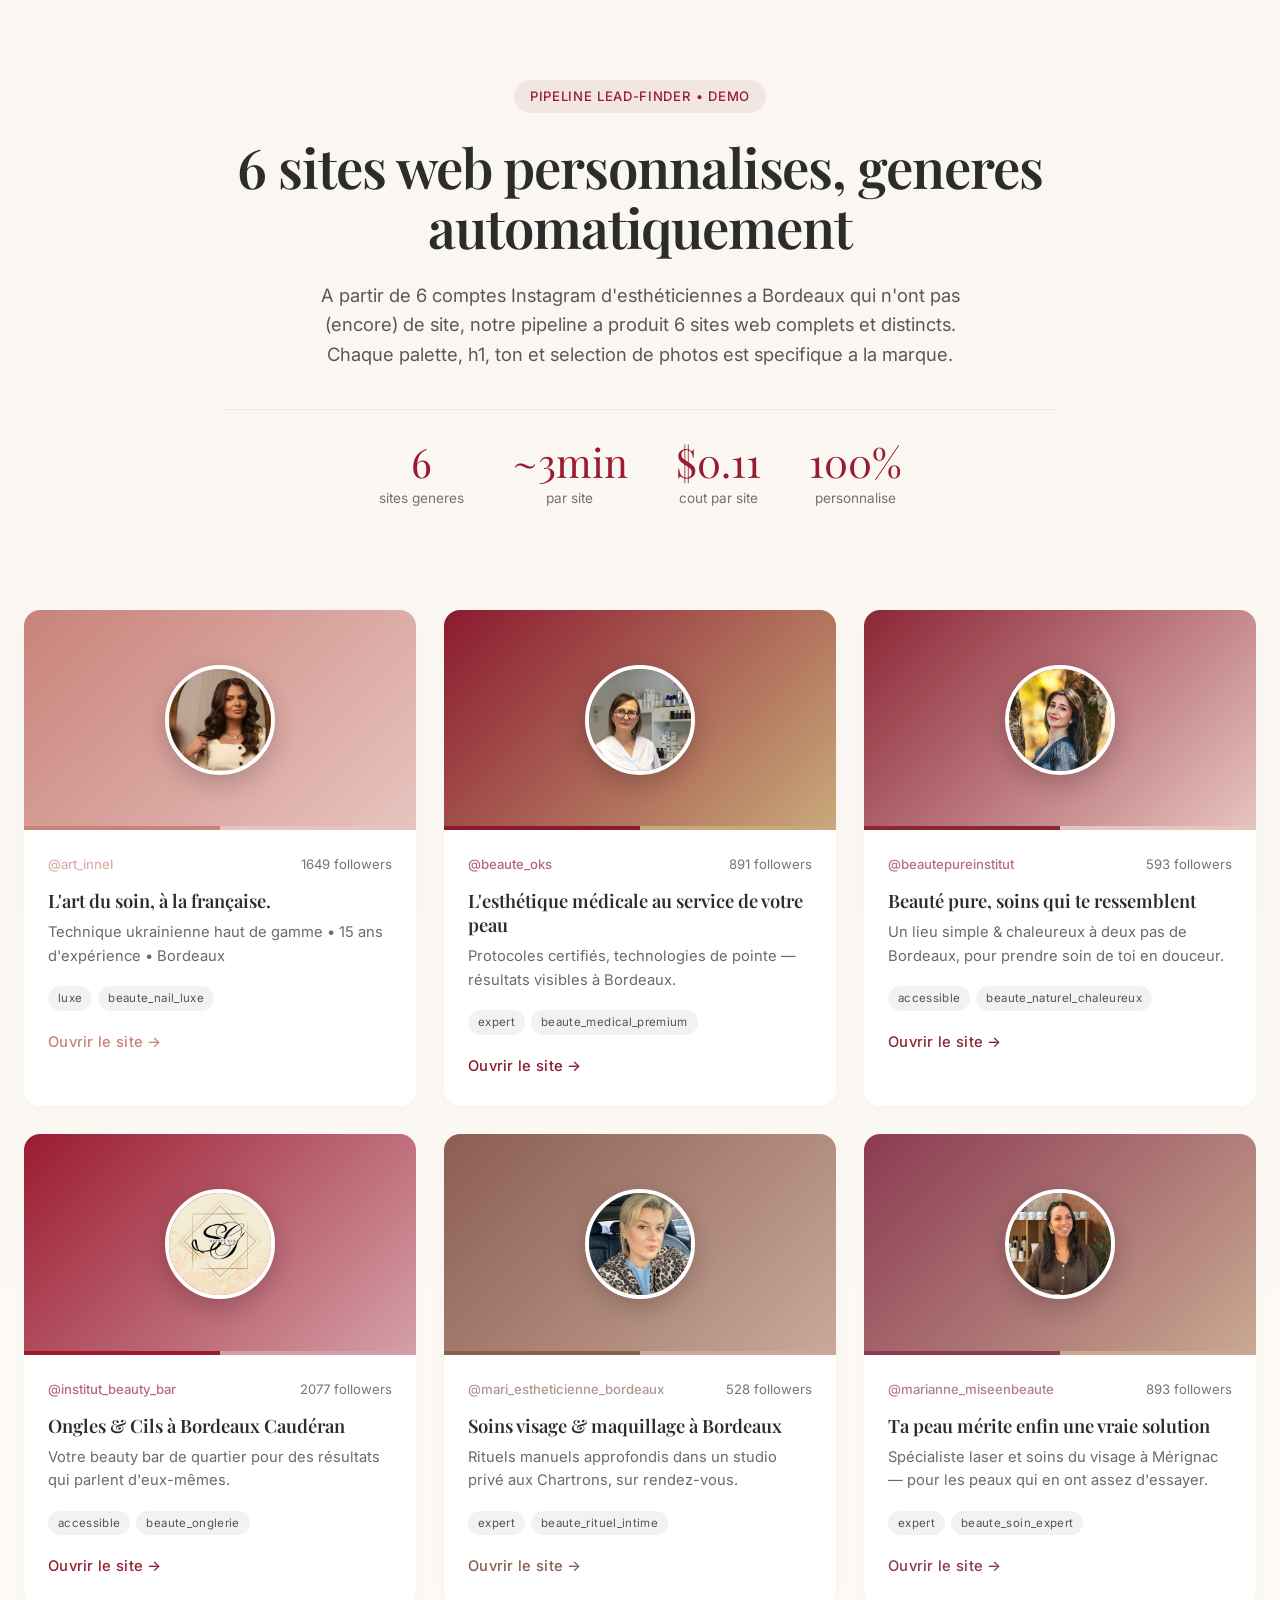
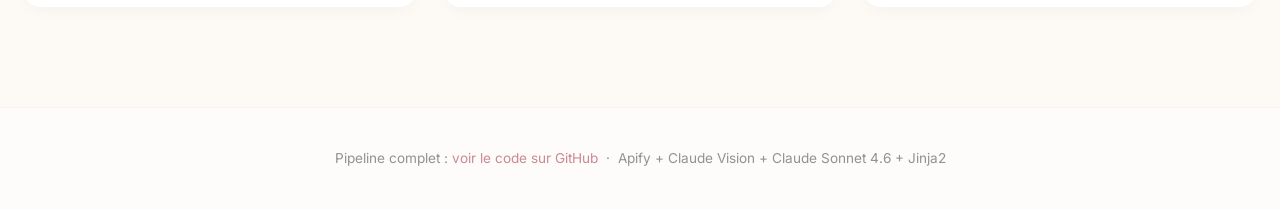
==== docs/index.html @ b0f95e31 "Deploy : 6 sites generes + showcase index pour GitHub Pages Ajoute docs/ avec : - index.html : page " ====
<!doctype html>
<html lang="fr">
<head>
<meta charset="utf-8">
<meta name="viewport" content="width=device-width, initial-scale=1">
<title>Sites generes - Pipeline lead-finder</title>
<meta name="description" content="6 sites web personnalises generes automatiquement a partir de profils Instagram d'esthéticiennes a Bordeaux">
<link rel="preconnect" href="https://fonts.googleapis.com">
<link rel="preconnect" href="https://fonts.gstatic.com" crossorigin>
<link href="https://fonts.googleapis.com/css2?family=Playfair+Display:wght@500;600;700&family=Inter:wght@300;400;500;600&display=swap" rel="stylesheet">
<style>
* { box-sizing: border-box; margin: 0; padding: 0; }
body {
  font-family: 'Inter', sans-serif;
  background: linear-gradient(180deg, #faf7f3 0%, #fdfaf6 100%);
  color: #2c2c2c; line-height: 1.6;
  min-height: 100vh;
}
.hero {
  padding: 80px 24px 60px; text-align: center;
  max-width: 880px; margin: 0 auto;
}
.hero .tag-top {
  display: inline-block; padding: 6px 16px; background: rgba(155,27,48,0.08);
  color: #9B1B30; border-radius: 100px; font-size: 0.82rem; font-weight: 500;
  letter-spacing: 0.05em; text-transform: uppercase; margin-bottom: 24px;
}
.hero h1 {
  font-family: 'Playfair Display', serif; font-size: clamp(2rem, 5vw, 3.4rem);
  font-weight: 600; line-height: 1.1; margin-bottom: 24px; letter-spacing: -0.02em;
}
.hero .lead {
  font-size: 1.15rem; opacity: 0.78; max-width: 640px; margin: 0 auto 40px;
}
.stats {
  display: flex; justify-content: center; gap: 48px; flex-wrap: wrap;
  margin-top: 32px; padding-top: 32px; border-top: 1px solid rgba(0,0,0,0.06);
}
.stat .num {
  font-family: 'Playfair Display', serif; font-size: 2.5rem; color: #9B1B30;
  display: block; line-height: 1;
}
.stat .label {
  font-size: 0.85rem; opacity: 0.65; margin-top: 6px; display: block;
}
.grid {
  max-width: 1280px; margin: 0 auto; padding: 40px 24px 100px;
  display: grid; grid-template-columns: repeat(auto-fill, minmax(340px, 1fr));
  gap: 28px;
}
.card {
  display: block; background: white; border-radius: 16px; overflow: hidden;
  text-decoration: none; color: inherit;
  box-shadow: 0 4px 20px -8px rgba(0,0,0,0.08);
  transition: transform .25s ease, box-shadow .25s ease;
}
.card:hover {
  transform: translateY(-6px);
  box-shadow: 0 24px 50px -15px rgba(0,0,0,0.18);
}
.thumb {
  position: relative; aspect-ratio: 16/9;
  background: linear-gradient(135deg, var(--accent) 0%, var(--accent2) 100%);
  display: flex; align-items: center; justify-content: center;
  overflow: hidden;
}
.thumb img {
  width: 110px; height: 110px; border-radius: 50%; object-fit: cover;
  border: 4px solid white; box-shadow: 0 8px 24px rgba(0,0,0,0.2);
}
.palette-strip {
  position: absolute; bottom: 0; left: 0; right: 0;
  display: flex; height: 4px;
}
.palette-strip span { flex: 1; }
.card-body { padding: 24px 24px 28px; }
.meta {
  display: flex; justify-content: space-between; align-items: center;
  font-size: 0.82rem; opacity: 0.65; margin-bottom: 14px;
}
.handle { font-weight: 500; color: var(--accent); opacity: 1; }
.card h3 {
  font-family: 'Playfair Display', serif; font-size: 1.15rem; font-weight: 600;
  line-height: 1.3; margin-bottom: 8px;
}
.tagline {
  font-size: 0.92rem; opacity: 0.7; margin-bottom: 18px;
  display: -webkit-box; -webkit-line-clamp: 2; -webkit-box-orient: vertical;
  overflow: hidden;
}
.tags {
  display: flex; gap: 6px; margin-bottom: 18px;
}
.tag {
  font-size: 0.72rem; padding: 3px 10px; border-radius: 100px;
  background: rgba(0,0,0,0.05); color: rgba(0,0,0,0.65);
  letter-spacing: 0.03em; text-transform: lowercase;
}
.cta {
  display: inline-block; font-size: 0.92rem; color: var(--accent);
  font-weight: 500; letter-spacing: 0.02em;
}
footer {
  text-align: center; padding: 40px 24px; font-size: 0.85rem; opacity: 0.5;
  border-top: 1px solid rgba(0,0,0,0.05); background: white;
}
footer a { color: #9B1B30; text-decoration: none; }
</style>
</head>
<body>

<header class="hero">
  <span class="tag-top">Pipeline lead-finder • Demo</span>
  <h1>6 sites web personnalises, generes automatiquement</h1>
  <p class="lead">A partir de 6 comptes Instagram d'esthéticiennes a Bordeaux qui n'ont pas (encore) de site,
  notre pipeline a produit 6 sites web complets et distincts. Chaque palette, h1, ton et selection
  de photos est specifique a la marque.</p>
  <div class="stats">
    <div class="stat"><span class="num">6</span><span class="label">sites generes</span></div>
    <div class="stat"><span class="num">~3min</span><span class="label">par site</span></div>
    <div class="stat"><span class="num">$0.11</span><span class="label">cout par site</span></div>
    <div class="stat"><span class="num">100%</span><span class="label">personnalise</span></div>
  </div>
</header>

<main class="grid">

    <a class="card" href="art-innel/" style="--accent: #C8837A; --accent2: #E8C4BF;">
      <div class="thumb">
        <img src="art-innel/assets/profil.jpg" alt="ESTHÉTICIENNE À BDX✨">
        <div class="palette-strip">
          <span style="background:#C8837A"></span>
          <span style="background:#E8C4BF"></span>
        </div>
      </div>
      <div class="card-body">
        <div class="meta">
          <span class="handle">@art_innel</span>
          <span class="followers">1649 followers</span>
        </div>
        <h3>L'art du soin, à la française.</h3>
        <p class="tagline">Technique ukrainienne haut de gamme • 15 ans d'expérience • Bordeaux</p>
        <div class="tags">
          <span class="tag">luxe</span>
          <span class="tag">beaute_nail_luxe</span>
        </div>
        <span class="cta">Ouvrir le site →</span>
      </div>
    </a>

    <a class="card" href="beaute-oks/" style="--accent: #8B1A2F; --accent2: #C9A97A;">
      <div class="thumb">
        <img src="beaute-oks/assets/profil.jpg" alt="Esthéticienne Bordeaux diplômée, certifié 🇫🇷🇺🇦/ Косметолог Бордо">
        <div class="palette-strip">
          <span style="background:#8B1A2F"></span>
          <span style="background:#C9A97A"></span>
        </div>
      </div>
      <div class="card-body">
        <div class="meta">
          <span class="handle">@beaute_oks</span>
          <span class="followers">891 followers</span>
        </div>
        <h3>L'esthétique médicale au service de votre peau</h3>
        <p class="tagline">Protocoles certifiés, technologies de pointe — résultats visibles à Bordeaux.</p>
        <div class="tags">
          <span class="tag">expert</span>
          <span class="tag">beaute_medical_premium</span>
        </div>
        <span class="cta">Ouvrir le site →</span>
      </div>
    </a>

    <a class="card" href="beautepureinstitut/" style="--accent: #8B2635; --accent2: #E8C4C0;">
      <div class="thumb">
        <img src="beautepureinstitut/assets/profil.jpg" alt="NELLY | ESTHÉTICIENNE BORDEAUX">
        <div class="palette-strip">
          <span style="background:#8B2635"></span>
          <span style="background:#E8C4C0"></span>
        </div>
      </div>
      <div class="card-body">
        <div class="meta">
          <span class="handle">@beautepureinstitut</span>
          <span class="followers">593 followers</span>
        </div>
        <h3>Beauté pure, soins qui te ressemblent</h3>
        <p class="tagline">Un lieu simple & chaleureux à deux pas de Bordeaux, pour prendre soin de toi en douceur.</p>
        <div class="tags">
          <span class="tag">accessible</span>
          <span class="tag">beaute_naturel_chaleureux</span>
        </div>
        <span class="cta">Ouvrir le site →</span>
      </div>
    </a>

    <a class="card" href="institut-beauty-bar/" style="--accent: #9B1B30; --accent2: #D4A0A7;">
      <div class="thumb">
        <img src="institut-beauty-bar/assets/profil.jpg" alt="Institut Beauty Bar">
        <div class="palette-strip">
          <span style="background:#9B1B30"></span>
          <span style="background:#D4A0A7"></span>
        </div>
      </div>
      <div class="card-body">
        <div class="meta">
          <span class="handle">@institut_beauty_bar</span>
          <span class="followers">2077 followers</span>
        </div>
        <h3>Ongles & Cils à Bordeaux Caudéran</h3>
        <p class="tagline">Votre beauty bar de quartier pour des résultats qui parlent d'eux-mêmes.</p>
        <div class="tags">
          <span class="tag">accessible</span>
          <span class="tag">beaute_onglerie</span>
        </div>
        <span class="cta">Ouvrir le site →</span>
      </div>
    </a>

    <a class="card" href="mari-estheticienne-bordeaux/" style="--accent: #8B5E52; --accent2: #C9A99A;">
      <div class="thumb">
        <img src="mari-estheticienne-bordeaux/assets/profil.jpg" alt="Soin & massage visage • Maquillage mariage • Bordeaux">
        <div class="palette-strip">
          <span style="background:#8B5E52"></span>
          <span style="background:#C9A99A"></span>
        </div>
      </div>
      <div class="card-body">
        <div class="meta">
          <span class="handle">@mari_estheticienne_bordeaux</span>
          <span class="followers">528 followers</span>
        </div>
        <h3>Soins visage & maquillage à Bordeaux</h3>
        <p class="tagline">Rituels manuels approfondis dans un studio privé aux Chartrons, sur rendez-vous.</p>
        <div class="tags">
          <span class="tag">expert</span>
          <span class="tag">beaute_rituel_intime</span>
        </div>
        <span class="cta">Ouvrir le site →</span>
      </div>
    </a>

    <a class="card" href="marianne-miseenbeaute/" style="--accent: #8B3A52; --accent2: #C9A992;">
      <div class="thumb">
        <img src="marianne-miseenbeaute/assets/profil.jpg" alt="Marianne | Esthéticienne | Spécialiste peau et laser | Bordeaux">
        <div class="palette-strip">
          <span style="background:#8B3A52"></span>
          <span style="background:#C9A992"></span>
        </div>
      </div>
      <div class="card-body">
        <div class="meta">
          <span class="handle">@marianne_miseenbeaute</span>
          <span class="followers">893 followers</span>
        </div>
        <h3>Ta peau mérite enfin une vraie solution</h3>
        <p class="tagline">Spécialiste laser et soins du visage à Mérignac — pour les peaux qui en ont assez d'essayer.</p>
        <div class="tags">
          <span class="tag">expert</span>
          <span class="tag">beaute_soin_expert</span>
        </div>
        <span class="cta">Ouvrir le site →</span>
      </div>
    </a>

</main>

<footer>
  Pipeline complet : <a href="https://github.com/robindevoucoux1-cmyk/cs50-harvard-/tree/claude/lead-finder-tool-YijRs">voir le code sur GitHub</a>
  &nbsp;·&nbsp; Apify + Claude Vision + Claude Sonnet 4.6 + Jinja2
</footer>

</body>
</html>
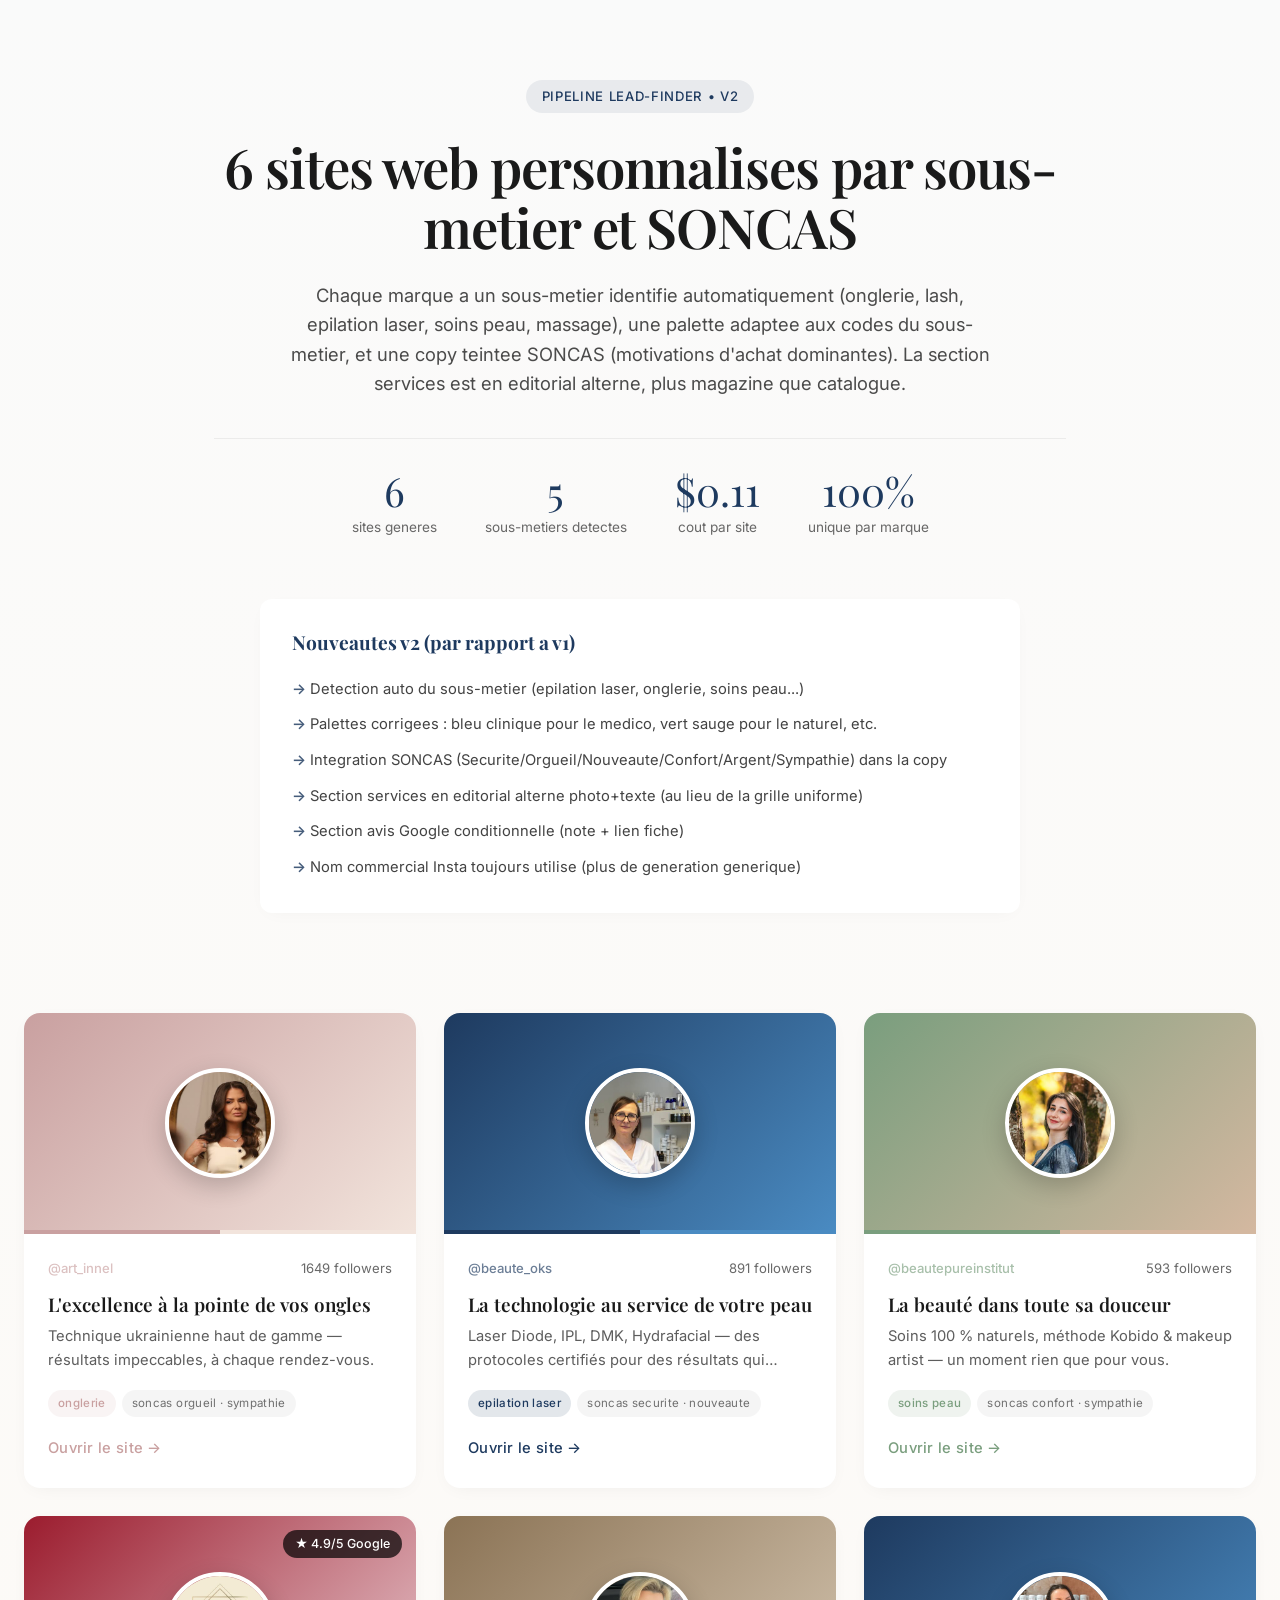
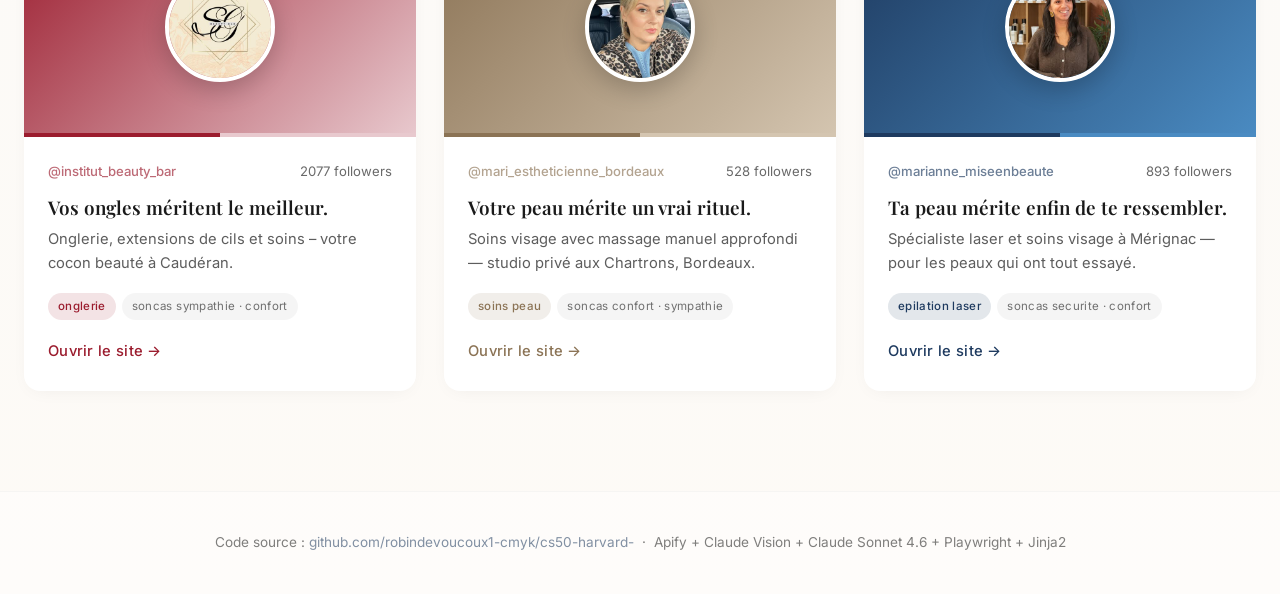
==== commit 84311e6a: "V2 : sous-metier auto + SONCAS + services editorial + section avis Google Refonte majeure suite aux " ====
--- a/docs/index.html
+++ b/docs/index.html
@@ -4,7 +4,7 @@
 <meta charset="utf-8">
 <meta name="viewport" content="width=device-width, initial-scale=1">
 <title>Sites generes - Pipeline lead-finder</title>
-<meta name="description" content="6 sites web personnalises generes automatiquement a partir de profils Instagram d'esthéticiennes a Bordeaux">
+<meta name="description" content="6 sites web personnalises generes automatiquement a partir de profils Instagram d'estheticiennes a Bordeaux">
 <link rel="preconnect" href="https://fonts.googleapis.com">
 <link rel="preconnect" href="https://fonts.gstatic.com" crossorigin>
 <link href="https://fonts.googleapis.com/css2?family=Playfair+Display:wght@500;600;700&family=Inter:wght@300;400;500;600&display=swap" rel="stylesheet">
@@ -12,41 +12,30 @@
 * { box-sizing: border-box; margin: 0; padding: 0; }
 body {
   font-family: 'Inter', sans-serif;
-  background: linear-gradient(180deg, #faf7f3 0%, #fdfaf6 100%);
-  color: #2c2c2c; line-height: 1.6;
+  background: linear-gradient(180deg, #fafafa 0%, #fdfaf6 100%);
+  color: #1a1a1a; line-height: 1.6;
   min-height: 100vh;
 }
-.hero {
-  padding: 80px 24px 60px; text-align: center;
-  max-width: 880px; margin: 0 auto;
-}
+.hero { padding: 80px 24px 60px; text-align: center; max-width: 900px; margin: 0 auto; }
 .hero .tag-top {
-  display: inline-block; padding: 6px 16px; background: rgba(155,27,48,0.08);
-  color: #9B1B30; border-radius: 100px; font-size: 0.82rem; font-weight: 500;
+  display: inline-block; padding: 6px 16px; background: rgba(30,58,95,0.08);
+  color: #1E3A5F; border-radius: 100px; font-size: 0.82rem; font-weight: 500;
   letter-spacing: 0.05em; text-transform: uppercase; margin-bottom: 24px;
 }
 .hero h1 {
   font-family: 'Playfair Display', serif; font-size: clamp(2rem, 5vw, 3.4rem);
   font-weight: 600; line-height: 1.1; margin-bottom: 24px; letter-spacing: -0.02em;
 }
-.hero .lead {
-  font-size: 1.15rem; opacity: 0.78; max-width: 640px; margin: 0 auto 40px;
-}
+.hero .lead { font-size: 1.15rem; opacity: 0.78; max-width: 700px; margin: 0 auto 40px; }
 .stats {
   display: flex; justify-content: center; gap: 48px; flex-wrap: wrap;
   margin-top: 32px; padding-top: 32px; border-top: 1px solid rgba(0,0,0,0.06);
 }
-.stat .num {
-  font-family: 'Playfair Display', serif; font-size: 2.5rem; color: #9B1B30;
-  display: block; line-height: 1;
-}
-.stat .label {
-  font-size: 0.85rem; opacity: 0.65; margin-top: 6px; display: block;
-}
+.stat .num { font-family: 'Playfair Display', serif; font-size: 2.5rem; color: #1E3A5F; display: block; line-height: 1; }
+.stat .label { font-size: 0.85rem; opacity: 0.65; margin-top: 6px; display: block; }
 .grid {
-  max-width: 1280px; margin: 0 auto; padding: 40px 24px 100px;
-  display: grid; grid-template-columns: repeat(auto-fill, minmax(340px, 1fr));
-  gap: 28px;
+  max-width: 1320px; margin: 0 auto; padding: 40px 24px 100px;
+  display: grid; grid-template-columns: repeat(auto-fill, minmax(360px, 1fr)); gap: 28px;
 }
 .card {
   display: block; background: white; border-radius: 16px; overflow: hidden;
@@ -54,210 +43,220 @@
   box-shadow: 0 4px 20px -8px rgba(0,0,0,0.08);
   transition: transform .25s ease, box-shadow .25s ease;
 }
-.card:hover {
-  transform: translateY(-6px);
-  box-shadow: 0 24px 50px -15px rgba(0,0,0,0.18);
-}
+.card:hover { transform: translateY(-6px); box-shadow: 0 24px 50px -15px rgba(0,0,0,0.18); }
 .thumb {
   position: relative; aspect-ratio: 16/9;
   background: linear-gradient(135deg, var(--accent) 0%, var(--accent2) 100%);
-  display: flex; align-items: center; justify-content: center;
-  overflow: hidden;
+  display: flex; align-items: center; justify-content: center; overflow: hidden;
 }
 .thumb img {
   width: 110px; height: 110px; border-radius: 50%; object-fit: cover;
   border: 4px solid white; box-shadow: 0 8px 24px rgba(0,0,0,0.2);
 }
-.palette-strip {
-  position: absolute; bottom: 0; left: 0; right: 0;
-  display: flex; height: 4px;
-}
+.note-badge {
+  position: absolute; top: 14px; right: 14px;
+  background: rgba(0,0,0,0.7); color: white; padding: 4px 12px;
+  border-radius: 100px; font-size: 0.78rem; font-weight: 500;
+}
+.palette-strip { position: absolute; bottom: 0; left: 0; right: 0; display: flex; height: 4px; }
 .palette-strip span { flex: 1; }
 .card-body { padding: 24px 24px 28px; }
-.meta {
-  display: flex; justify-content: space-between; align-items: center;
-  font-size: 0.82rem; opacity: 0.65; margin-bottom: 14px;
-}
+.meta { display: flex; justify-content: space-between; align-items: center; font-size: 0.82rem; opacity: 0.65; margin-bottom: 14px; }
 .handle { font-weight: 500; color: var(--accent); opacity: 1; }
-.card h3 {
-  font-family: 'Playfair Display', serif; font-size: 1.15rem; font-weight: 600;
-  line-height: 1.3; margin-bottom: 8px;
-}
+.card h3 { font-family: 'Playfair Display', serif; font-size: 1.18rem; font-weight: 600; line-height: 1.3; margin-bottom: 8px; }
 .tagline {
   font-size: 0.92rem; opacity: 0.7; margin-bottom: 18px;
-  display: -webkit-box; -webkit-line-clamp: 2; -webkit-box-orient: vertical;
-  overflow: hidden;
-}
-.tags {
-  display: flex; gap: 6px; margin-bottom: 18px;
-}
+  display: -webkit-box; -webkit-line-clamp: 2; -webkit-box-orient: vertical; overflow: hidden;
+}
+.tags { display: flex; gap: 6px; margin-bottom: 18px; flex-wrap: wrap; }
 .tag {
-  font-size: 0.72rem; padding: 3px 10px; border-radius: 100px;
-  background: rgba(0,0,0,0.05); color: rgba(0,0,0,0.65);
+  font-size: 0.72rem; padding: 4px 10px; border-radius: 100px;
   letter-spacing: 0.03em; text-transform: lowercase;
 }
-.cta {
-  display: inline-block; font-size: 0.92rem; color: var(--accent);
-  font-weight: 500; letter-spacing: 0.02em;
-}
-footer {
-  text-align: center; padding: 40px 24px; font-size: 0.85rem; opacity: 0.5;
-  border-top: 1px solid rgba(0,0,0,0.05); background: white;
-}
-footer a { color: #9B1B30; text-decoration: none; }
+.tag-sous { background: color-mix(in srgb, var(--accent) 12%, transparent); color: var(--accent); font-weight: 500; }
+.tag-soncas { background: rgba(0,0,0,0.04); color: rgba(0,0,0,0.55); }
+.cta { display: inline-block; font-size: 0.92rem; color: var(--accent); font-weight: 500; letter-spacing: 0.02em; }
+footer { text-align: center; padding: 40px 24px; font-size: 0.85rem; opacity: 0.55; border-top: 1px solid rgba(0,0,0,0.05); background: white; }
+footer a { color: #1E3A5F; text-decoration: none; }
+.changelog {
+  max-width: 760px; margin: 0 auto 60px; padding: 28px 32px;
+  background: white; border-radius: 12px; box-shadow: 0 4px 20px -8px rgba(0,0,0,0.05);
+}
+.changelog h3 { font-family: 'Playfair Display', serif; font-size: 1.2rem; margin-bottom: 14px; color: #1E3A5F; }
+.changelog ul { list-style: none; }
+.changelog li { padding: 6px 0; font-size: 0.92rem; opacity: 0.82; }
+.changelog li::before { content: "→ "; color: #1E3A5F; font-weight: 600; }
 </style>
 </head>
 <body>
 
 <header class="hero">
-  <span class="tag-top">Pipeline lead-finder • Demo</span>
-  <h1>6 sites web personnalises, generes automatiquement</h1>
-  <p class="lead">A partir de 6 comptes Instagram d'esthéticiennes a Bordeaux qui n'ont pas (encore) de site,
-  notre pipeline a produit 6 sites web complets et distincts. Chaque palette, h1, ton et selection
-  de photos est specifique a la marque.</p>
+  <span class="tag-top">Pipeline lead-finder • v2</span>
+  <h1>6 sites web personnalises par sous-metier et SONCAS</h1>
+  <p class="lead">Chaque marque a un sous-metier identifie automatiquement (onglerie, lash, epilation laser, soins peau, massage),
+  une palette adaptee aux codes du sous-metier, et une copy teintee SONCAS (motivations d'achat dominantes).
+  La section services est en editorial alterne, plus magazine que catalogue.</p>
   <div class="stats">
     <div class="stat"><span class="num">6</span><span class="label">sites generes</span></div>
-    <div class="stat"><span class="num">~3min</span><span class="label">par site</span></div>
+    <div class="stat"><span class="num">5</span><span class="label">sous-metiers detectes</span></div>
     <div class="stat"><span class="num">$0.11</span><span class="label">cout par site</span></div>
-    <div class="stat"><span class="num">100%</span><span class="label">personnalise</span></div>
+    <div class="stat"><span class="num">100%</span><span class="label">unique par marque</span></div>
   </div>
 </header>
 
+<div class="changelog">
+  <h3>Nouveautes v2 (par rapport a v1)</h3>
+  <ul>
+    <li>Detection auto du sous-metier (epilation laser, onglerie, soins peau...)</li>
+    <li>Palettes corrigees : bleu clinique pour le medico, vert sauge pour le naturel, etc.</li>
+    <li>Integration SONCAS (Securite/Orgueil/Nouveaute/Confort/Argent/Sympathie) dans la copy</li>
+    <li>Section services en editorial alterne photo+texte (au lieu de la grille uniforme)</li>
+    <li>Section avis Google conditionnelle (note + lien fiche)</li>
+    <li>Nom commercial Insta toujours utilise (plus de generation generique)</li>
+  </ul>
+</div>
+
 <main class="grid">
 
-    <a class="card" href="art-innel/" style="--accent: #C8837A; --accent2: #E8C4BF;">
-      <div class="thumb">
-        <img src="art-innel/assets/profil.jpg" alt="ESTHÉTICIENNE À BDX✨">
-        <div class="palette-strip">
-          <span style="background:#C8837A"></span>
-          <span style="background:#E8C4BF"></span>
-        </div>
+    <a class="card" href="art-innel/" style="--accent: #C9A0A0; --accent2: #F2E4DC;">
+      <div class="thumb">
+        <img src="art-innel/assets/profil.jpg" alt="ESTHÉTICIENNE À BDX">
+        <div class="palette-strip">
+          <span style="background:#C9A0A0"></span>
+          <span style="background:#F2E4DC"></span>
+        </div>
+        
       </div>
       <div class="card-body">
         <div class="meta">
           <span class="handle">@art_innel</span>
           <span class="followers">1649 followers</span>
         </div>
-        <h3>L'art du soin, à la française.</h3>
-        <p class="tagline">Technique ukrainienne haut de gamme • 15 ans d'expérience • Bordeaux</p>
-        <div class="tags">
-          <span class="tag">luxe</span>
-          <span class="tag">beaute_nail_luxe</span>
-        </div>
-        <span class="cta">Ouvrir le site →</span>
-      </div>
-    </a>
-
-    <a class="card" href="beaute-oks/" style="--accent: #8B1A2F; --accent2: #C9A97A;">
-      <div class="thumb">
-        <img src="beaute-oks/assets/profil.jpg" alt="Esthéticienne Bordeaux diplômée, certifié 🇫🇷🇺🇦/ Косметолог Бордо">
-        <div class="palette-strip">
-          <span style="background:#8B1A2F"></span>
-          <span style="background:#C9A97A"></span>
-        </div>
+        <h3>L'excellence à la pointe de vos ongles</h3>
+        <p class="tagline">Technique ukrainienne haut de gamme — résultats impeccables, à chaque rendez-vous.</p>
+        <div class="tags">
+          <span class="tag tag-sous">onglerie</span>
+          <span class="tag tag-soncas">SONCAS Orgueil · Sympathie</span>
+        </div>
+        <span class="cta">Ouvrir le site →</span>
+      </div>
+    </a>
+
+    <a class="card" href="beaute-oks/" style="--accent: #1E3A5F; --accent2: #4A8BC2;">
+      <div class="thumb">
+        <img src="beaute-oks/assets/profil.jpg" alt="Esthéticienne Bordeaux diplômée, certifié">
+        <div class="palette-strip">
+          <span style="background:#1E3A5F"></span>
+          <span style="background:#4A8BC2"></span>
+        </div>
+        
       </div>
       <div class="card-body">
         <div class="meta">
           <span class="handle">@beaute_oks</span>
           <span class="followers">891 followers</span>
         </div>
-        <h3>L'esthétique médicale au service de votre peau</h3>
-        <p class="tagline">Protocoles certifiés, technologies de pointe — résultats visibles à Bordeaux.</p>
-        <div class="tags">
-          <span class="tag">expert</span>
-          <span class="tag">beaute_medical_premium</span>
-        </div>
-        <span class="cta">Ouvrir le site →</span>
-      </div>
-    </a>
-
-    <a class="card" href="beautepureinstitut/" style="--accent: #8B2635; --accent2: #E8C4C0;">
+        <h3>La technologie au service de votre peau</h3>
+        <p class="tagline">Laser Diode, IPL, DMK, Hydrafacial — des protocoles certifiés pour des résultats qui durent.</p>
+        <div class="tags">
+          <span class="tag tag-sous">epilation laser</span>
+          <span class="tag tag-soncas">SONCAS Securite · Nouveaute</span>
+        </div>
+        <span class="cta">Ouvrir le site →</span>
+      </div>
+    </a>
+
+    <a class="card" href="beautepureinstitut/" style="--accent: #7A9E7E; --accent2: #D4B8A0;">
       <div class="thumb">
         <img src="beautepureinstitut/assets/profil.jpg" alt="NELLY | ESTHÉTICIENNE BORDEAUX">
         <div class="palette-strip">
-          <span style="background:#8B2635"></span>
-          <span style="background:#E8C4C0"></span>
-        </div>
+          <span style="background:#7A9E7E"></span>
+          <span style="background:#D4B8A0"></span>
+        </div>
+        
       </div>
       <div class="card-body">
         <div class="meta">
           <span class="handle">@beautepureinstitut</span>
           <span class="followers">593 followers</span>
         </div>
-        <h3>Beauté pure, soins qui te ressemblent</h3>
-        <p class="tagline">Un lieu simple & chaleureux à deux pas de Bordeaux, pour prendre soin de toi en douceur.</p>
-        <div class="tags">
-          <span class="tag">accessible</span>
-          <span class="tag">beaute_naturel_chaleureux</span>
-        </div>
-        <span class="cta">Ouvrir le site →</span>
-      </div>
-    </a>
-
-    <a class="card" href="institut-beauty-bar/" style="--accent: #9B1B30; --accent2: #D4A0A7;">
+        <h3>La beauté dans toute sa douceur</h3>
+        <p class="tagline">Soins 100 % naturels, méthode Kobido & makeup artist — un moment rien que pour vous.</p>
+        <div class="tags">
+          <span class="tag tag-sous">soins peau</span>
+          <span class="tag tag-soncas">SONCAS Confort · Sympathie</span>
+        </div>
+        <span class="cta">Ouvrir le site →</span>
+      </div>
+    </a>
+
+    <a class="card" href="institut-beauty-bar/" style="--accent: #9B1C2E; --accent2: #E8C9CE;">
       <div class="thumb">
         <img src="institut-beauty-bar/assets/profil.jpg" alt="Institut Beauty Bar">
         <div class="palette-strip">
-          <span style="background:#9B1B30"></span>
-          <span style="background:#D4A0A7"></span>
-        </div>
+          <span style="background:#9B1C2E"></span>
+          <span style="background:#E8C9CE"></span>
+        </div>
+        <span class="note-badge">★ 4.9/5 Google</span>
       </div>
       <div class="card-body">
         <div class="meta">
           <span class="handle">@institut_beauty_bar</span>
           <span class="followers">2077 followers</span>
         </div>
-        <h3>Ongles & Cils à Bordeaux Caudéran</h3>
-        <p class="tagline">Votre beauty bar de quartier pour des résultats qui parlent d'eux-mêmes.</p>
-        <div class="tags">
-          <span class="tag">accessible</span>
-          <span class="tag">beaute_onglerie</span>
-        </div>
-        <span class="cta">Ouvrir le site →</span>
-      </div>
-    </a>
-
-    <a class="card" href="mari-estheticienne-bordeaux/" style="--accent: #8B5E52; --accent2: #C9A99A;">
+        <h3>Vos ongles méritent le meilleur.</h3>
+        <p class="tagline">Onglerie, extensions de cils et soins – votre cocon beauté à Caudéran.</p>
+        <div class="tags">
+          <span class="tag tag-sous">onglerie</span>
+          <span class="tag tag-soncas">SONCAS Sympathie · Confort</span>
+        </div>
+        <span class="cta">Ouvrir le site →</span>
+      </div>
+    </a>
+
+    <a class="card" href="mari-estheticienne-bordeaux/" style="--accent: #8B7355; --accent2: #D4C5B0;">
       <div class="thumb">
         <img src="mari-estheticienne-bordeaux/assets/profil.jpg" alt="Soin & massage visage • Maquillage mariage • Bordeaux">
         <div class="palette-strip">
-          <span style="background:#8B5E52"></span>
-          <span style="background:#C9A99A"></span>
-        </div>
+          <span style="background:#8B7355"></span>
+          <span style="background:#D4C5B0"></span>
+        </div>
+        
       </div>
       <div class="card-body">
         <div class="meta">
           <span class="handle">@mari_estheticienne_bordeaux</span>
           <span class="followers">528 followers</span>
         </div>
-        <h3>Soins visage & maquillage à Bordeaux</h3>
-        <p class="tagline">Rituels manuels approfondis dans un studio privé aux Chartrons, sur rendez-vous.</p>
-        <div class="tags">
-          <span class="tag">expert</span>
-          <span class="tag">beaute_rituel_intime</span>
-        </div>
-        <span class="cta">Ouvrir le site →</span>
-      </div>
-    </a>
-
-    <a class="card" href="marianne-miseenbeaute/" style="--accent: #8B3A52; --accent2: #C9A992;">
+        <h3>Votre peau mérite un vrai rituel.</h3>
+        <p class="tagline">Soins visage avec massage manuel approfondi — studio privé aux Chartrons, Bordeaux.</p>
+        <div class="tags">
+          <span class="tag tag-sous">soins peau</span>
+          <span class="tag tag-soncas">SONCAS Confort · Sympathie</span>
+        </div>
+        <span class="cta">Ouvrir le site →</span>
+      </div>
+    </a>
+
+    <a class="card" href="marianne-miseenbeaute/" style="--accent: #1E3A5F; --accent2: #4A8BC2;">
       <div class="thumb">
         <img src="marianne-miseenbeaute/assets/profil.jpg" alt="Marianne | Esthéticienne | Spécialiste peau et laser | Bordeaux">
         <div class="palette-strip">
-          <span style="background:#8B3A52"></span>
-          <span style="background:#C9A992"></span>
-        </div>
+          <span style="background:#1E3A5F"></span>
+          <span style="background:#4A8BC2"></span>
+        </div>
+        
       </div>
       <div class="card-body">
         <div class="meta">
           <span class="handle">@marianne_miseenbeaute</span>
           <span class="followers">893 followers</span>
         </div>
-        <h3>Ta peau mérite enfin une vraie solution</h3>
-        <p class="tagline">Spécialiste laser et soins du visage à Mérignac — pour les peaux qui en ont assez d'essayer.</p>
-        <div class="tags">
-          <span class="tag">expert</span>
-          <span class="tag">beaute_soin_expert</span>
+        <h3>Ta peau mérite enfin de te ressembler.</h3>
+        <p class="tagline">Spécialiste laser et soins visage à Mérignac — pour les peaux qui ont tout essayé.</p>
+        <div class="tags">
+          <span class="tag tag-sous">epilation laser</span>
+          <span class="tag tag-soncas">SONCAS Securite · Confort</span>
         </div>
         <span class="cta">Ouvrir le site →</span>
       </div>
@@ -266,8 +265,8 @@
 </main>
 
 <footer>
-  Pipeline complet : <a href="https://github.com/robindevoucoux1-cmyk/cs50-harvard-/tree/claude/lead-finder-tool-YijRs">voir le code sur GitHub</a>
-  &nbsp;·&nbsp; Apify + Claude Vision + Claude Sonnet 4.6 + Jinja2
+  Code source : <a href="https://github.com/robindevoucoux1-cmyk/cs50-harvard-/tree/claude/lead-finder-tool-YijRs">github.com/robindevoucoux1-cmyk/cs50-harvard-</a>
+  &nbsp;·&nbsp; Apify + Claude Vision + Claude Sonnet 4.6 + Playwright + Jinja2
 </footer>
 
 </body>
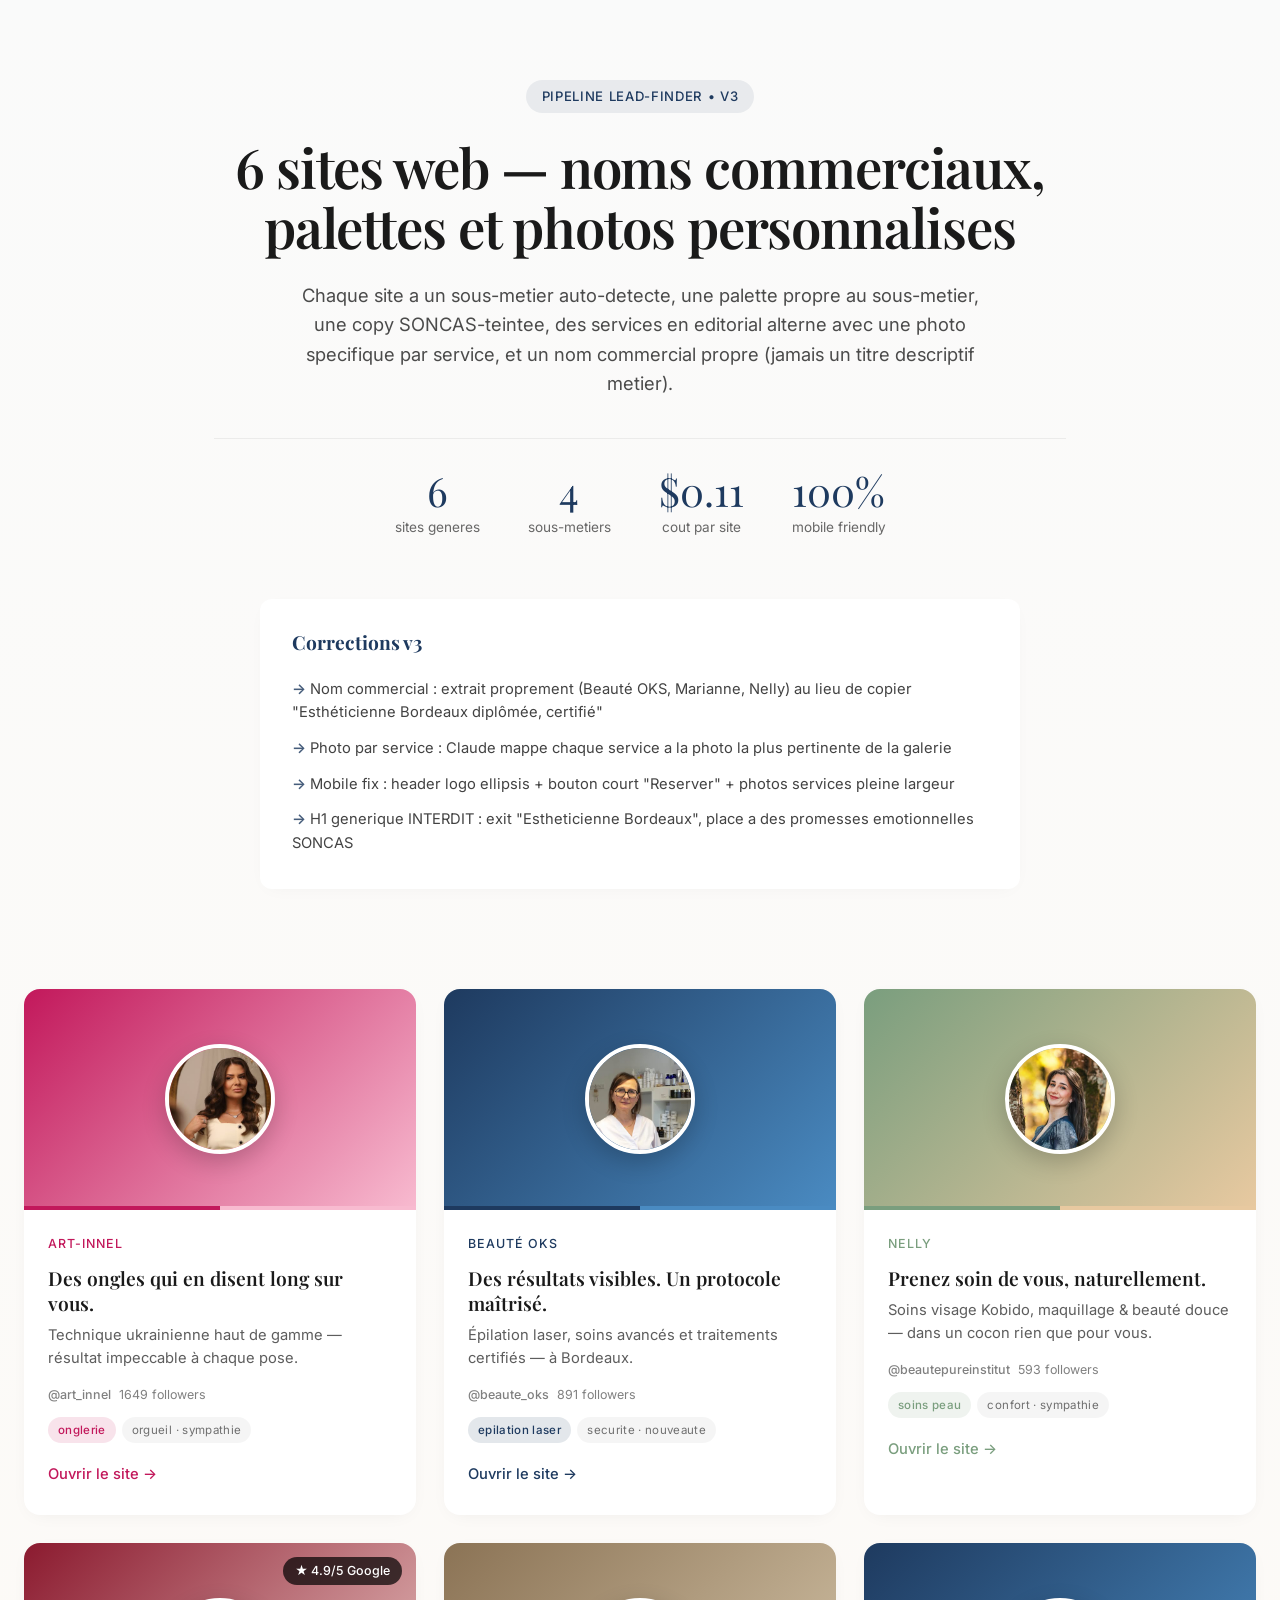
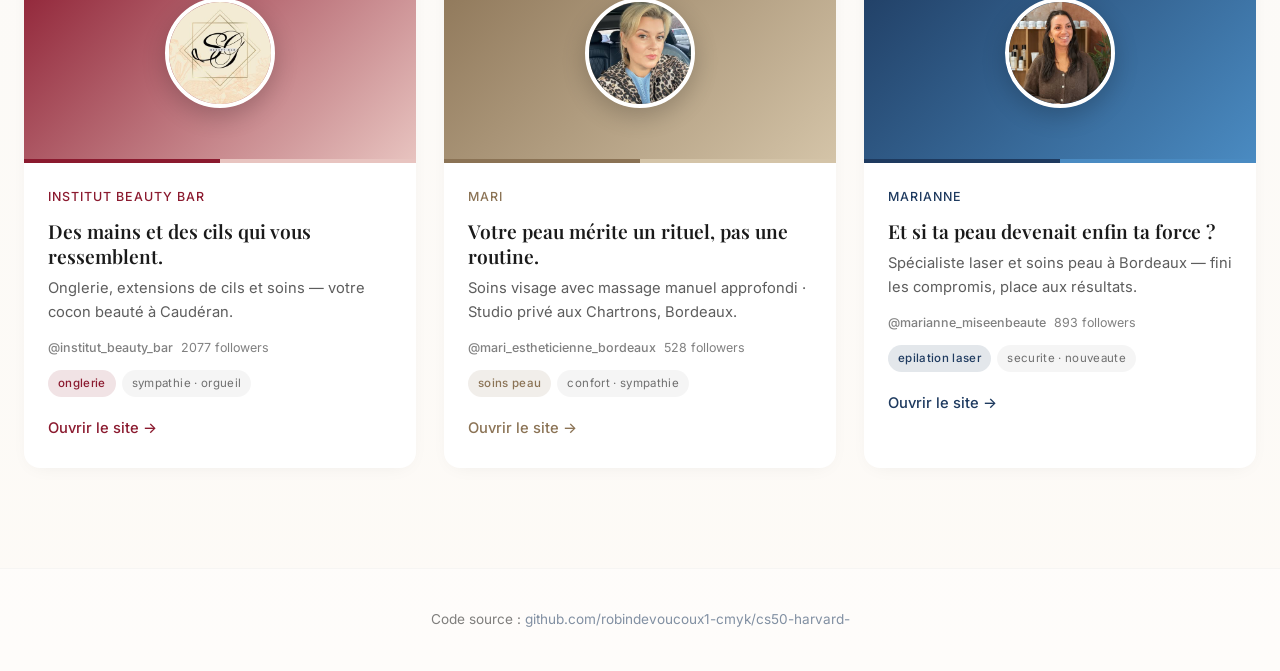
==== commit c0fec429: "V3 : noms commerciaux propres + photos pertinentes par service + fix mobile 3 corrections suite a un" ====
--- a/docs/index.html
+++ b/docs/index.html
@@ -3,140 +3,92 @@
 <head>
 <meta charset="utf-8">
 <meta name="viewport" content="width=device-width, initial-scale=1">
-<title>Sites generes - Pipeline lead-finder</title>
-<meta name="description" content="6 sites web personnalises generes automatiquement a partir de profils Instagram d'estheticiennes a Bordeaux">
+<title>6 sites generes - Pipeline lead-finder v3</title>
 <link rel="preconnect" href="https://fonts.googleapis.com">
-<link rel="preconnect" href="https://fonts.gstatic.com" crossorigin>
 <link href="https://fonts.googleapis.com/css2?family=Playfair+Display:wght@500;600;700&family=Inter:wght@300;400;500;600&display=swap" rel="stylesheet">
 <style>
 * { box-sizing: border-box; margin: 0; padding: 0; }
-body {
-  font-family: 'Inter', sans-serif;
-  background: linear-gradient(180deg, #fafafa 0%, #fdfaf6 100%);
-  color: #1a1a1a; line-height: 1.6;
-  min-height: 100vh;
-}
+body { font-family: 'Inter', sans-serif; background: linear-gradient(180deg, #fafafa 0%, #fdfaf6 100%); color: #1a1a1a; line-height: 1.6; min-height: 100vh; overflow-x: hidden; }
 .hero { padding: 80px 24px 60px; text-align: center; max-width: 900px; margin: 0 auto; }
-.hero .tag-top {
-  display: inline-block; padding: 6px 16px; background: rgba(30,58,95,0.08);
-  color: #1E3A5F; border-radius: 100px; font-size: 0.82rem; font-weight: 500;
-  letter-spacing: 0.05em; text-transform: uppercase; margin-bottom: 24px;
-}
-.hero h1 {
-  font-family: 'Playfair Display', serif; font-size: clamp(2rem, 5vw, 3.4rem);
-  font-weight: 600; line-height: 1.1; margin-bottom: 24px; letter-spacing: -0.02em;
-}
+.hero .tag-top { display: inline-block; padding: 6px 16px; background: rgba(30,58,95,0.08); color: #1E3A5F; border-radius: 100px; font-size: 0.82rem; font-weight: 500; letter-spacing: 0.05em; text-transform: uppercase; margin-bottom: 24px; }
+.hero h1 { font-family: 'Playfair Display', serif; font-size: clamp(2rem, 5vw, 3.4rem); font-weight: 600; line-height: 1.1; margin-bottom: 24px; letter-spacing: -0.02em; }
 .hero .lead { font-size: 1.15rem; opacity: 0.78; max-width: 700px; margin: 0 auto 40px; }
-.stats {
-  display: flex; justify-content: center; gap: 48px; flex-wrap: wrap;
-  margin-top: 32px; padding-top: 32px; border-top: 1px solid rgba(0,0,0,0.06);
-}
+.stats { display: flex; justify-content: center; gap: 48px; flex-wrap: wrap; margin-top: 32px; padding-top: 32px; border-top: 1px solid rgba(0,0,0,0.06); }
 .stat .num { font-family: 'Playfair Display', serif; font-size: 2.5rem; color: #1E3A5F; display: block; line-height: 1; }
 .stat .label { font-size: 0.85rem; opacity: 0.65; margin-top: 6px; display: block; }
-.grid {
-  max-width: 1320px; margin: 0 auto; padding: 40px 24px 100px;
-  display: grid; grid-template-columns: repeat(auto-fill, minmax(360px, 1fr)); gap: 28px;
-}
-.card {
-  display: block; background: white; border-radius: 16px; overflow: hidden;
-  text-decoration: none; color: inherit;
-  box-shadow: 0 4px 20px -8px rgba(0,0,0,0.08);
-  transition: transform .25s ease, box-shadow .25s ease;
-}
-.card:hover { transform: translateY(-6px); box-shadow: 0 24px 50px -15px rgba(0,0,0,0.18); }
-.thumb {
-  position: relative; aspect-ratio: 16/9;
-  background: linear-gradient(135deg, var(--accent) 0%, var(--accent2) 100%);
-  display: flex; align-items: center; justify-content: center; overflow: hidden;
-}
-.thumb img {
-  width: 110px; height: 110px; border-radius: 50%; object-fit: cover;
-  border: 4px solid white; box-shadow: 0 8px 24px rgba(0,0,0,0.2);
-}
-.note-badge {
-  position: absolute; top: 14px; right: 14px;
-  background: rgba(0,0,0,0.7); color: white; padding: 4px 12px;
-  border-radius: 100px; font-size: 0.78rem; font-weight: 500;
-}
-.palette-strip { position: absolute; bottom: 0; left: 0; right: 0; display: flex; height: 4px; }
-.palette-strip span { flex: 1; }
-.card-body { padding: 24px 24px 28px; }
-.meta { display: flex; justify-content: space-between; align-items: center; font-size: 0.82rem; opacity: 0.65; margin-bottom: 14px; }
-.handle { font-weight: 500; color: var(--accent); opacity: 1; }
-.card h3 { font-family: 'Playfair Display', serif; font-size: 1.18rem; font-weight: 600; line-height: 1.3; margin-bottom: 8px; }
-.tagline {
-  font-size: 0.92rem; opacity: 0.7; margin-bottom: 18px;
-  display: -webkit-box; -webkit-line-clamp: 2; -webkit-box-orient: vertical; overflow: hidden;
-}
-.tags { display: flex; gap: 6px; margin-bottom: 18px; flex-wrap: wrap; }
-.tag {
-  font-size: 0.72rem; padding: 4px 10px; border-radius: 100px;
-  letter-spacing: 0.03em; text-transform: lowercase;
-}
-.tag-sous { background: color-mix(in srgb, var(--accent) 12%, transparent); color: var(--accent); font-weight: 500; }
-.tag-soncas { background: rgba(0,0,0,0.04); color: rgba(0,0,0,0.55); }
-.cta { display: inline-block; font-size: 0.92rem; color: var(--accent); font-weight: 500; letter-spacing: 0.02em; }
-footer { text-align: center; padding: 40px 24px; font-size: 0.85rem; opacity: 0.55; border-top: 1px solid rgba(0,0,0,0.05); background: white; }
-footer a { color: #1E3A5F; text-decoration: none; }
-.changelog {
-  max-width: 760px; margin: 0 auto 60px; padding: 28px 32px;
-  background: white; border-radius: 12px; box-shadow: 0 4px 20px -8px rgba(0,0,0,0.05);
-}
+.changelog { max-width: 760px; margin: 0 auto 60px; padding: 28px 32px; background: white; border-radius: 12px; box-shadow: 0 4px 20px -8px rgba(0,0,0,0.05); }
 .changelog h3 { font-family: 'Playfair Display', serif; font-size: 1.2rem; margin-bottom: 14px; color: #1E3A5F; }
 .changelog ul { list-style: none; }
 .changelog li { padding: 6px 0; font-size: 0.92rem; opacity: 0.82; }
 .changelog li::before { content: "→ "; color: #1E3A5F; font-weight: 600; }
+.grid { max-width: 1320px; margin: 0 auto; padding: 40px 24px 100px; display: grid; grid-template-columns: repeat(auto-fill, minmax(360px, 1fr)); gap: 28px; }
+.card { display: block; background: white; border-radius: 16px; overflow: hidden; text-decoration: none; color: inherit; box-shadow: 0 4px 20px -8px rgba(0,0,0,0.08); transition: transform .25s ease, box-shadow .25s ease; }
+.card:hover { transform: translateY(-6px); box-shadow: 0 24px 50px -15px rgba(0,0,0,0.18); }
+.thumb { position: relative; aspect-ratio: 16/9; background: linear-gradient(135deg, var(--accent) 0%, var(--accent2) 100%); display: flex; align-items: center; justify-content: center; overflow: hidden; }
+.thumb img { width: 110px; height: 110px; border-radius: 50%; object-fit: cover; border: 4px solid white; box-shadow: 0 8px 24px rgba(0,0,0,0.2); }
+.note-badge { position: absolute; top: 14px; right: 14px; background: rgba(0,0,0,0.7); color: white; padding: 4px 12px; border-radius: 100px; font-size: 0.78rem; font-weight: 500; }
+.palette-strip { position: absolute; bottom: 0; left: 0; right: 0; display: flex; height: 4px; }
+.palette-strip span { flex: 1; }
+.card-body { padding: 24px 24px 28px; }
+.meta { font-size: 0.78rem; color: var(--accent); opacity: 1; font-weight: 500; letter-spacing: 0.08em; text-transform: uppercase; margin-bottom: 12px; }
+.meta2 { font-size: 0.78rem; opacity: 0.55; margin: 14px 0 12px; display: flex; gap: 8px; }
+.meta2 .handle { font-weight: 500; }
+.card h3 { font-family: 'Playfair Display', serif; font-size: 1.2rem; font-weight: 600; line-height: 1.3; margin-bottom: 8px; }
+.tagline { font-size: 0.92rem; opacity: 0.7; display: -webkit-box; -webkit-line-clamp: 2; -webkit-box-orient: vertical; overflow: hidden; }
+.tags { display: flex; gap: 6px; margin-bottom: 18px; flex-wrap: wrap; }
+.tag { font-size: 0.72rem; padding: 4px 10px; border-radius: 100px; letter-spacing: 0.03em; text-transform: lowercase; }
+.tag-sous { background: color-mix(in srgb, var(--accent) 12%, transparent); color: var(--accent); font-weight: 500; }
+.tag-soncas { background: rgba(0,0,0,0.04); color: rgba(0,0,0,0.55); }
+.cta { display: inline-block; font-size: 0.92rem; color: var(--accent); font-weight: 500; }
+footer { text-align: center; padding: 40px 24px; font-size: 0.85rem; opacity: 0.55; border-top: 1px solid rgba(0,0,0,0.05); background: white; }
+footer a { color: #1E3A5F; text-decoration: none; }
 </style>
 </head>
 <body>
 
 <header class="hero">
-  <span class="tag-top">Pipeline lead-finder • v2</span>
-  <h1>6 sites web personnalises par sous-metier et SONCAS</h1>
-  <p class="lead">Chaque marque a un sous-metier identifie automatiquement (onglerie, lash, epilation laser, soins peau, massage),
-  une palette adaptee aux codes du sous-metier, et une copy teintee SONCAS (motivations d'achat dominantes).
-  La section services est en editorial alterne, plus magazine que catalogue.</p>
+  <span class="tag-top">Pipeline lead-finder • v3</span>
+  <h1>6 sites web — noms commerciaux, palettes et photos personnalises</h1>
+  <p class="lead">Chaque site a un sous-metier auto-detecte, une palette propre au sous-metier, une copy SONCAS-teintee, des services en editorial alterne avec une photo specifique par service, et un nom commercial propre (jamais un titre descriptif metier).</p>
   <div class="stats">
     <div class="stat"><span class="num">6</span><span class="label">sites generes</span></div>
-    <div class="stat"><span class="num">5</span><span class="label">sous-metiers detectes</span></div>
+    <div class="stat"><span class="num">4</span><span class="label">sous-metiers</span></div>
     <div class="stat"><span class="num">$0.11</span><span class="label">cout par site</span></div>
-    <div class="stat"><span class="num">100%</span><span class="label">unique par marque</span></div>
+    <div class="stat"><span class="num">100%</span><span class="label">mobile friendly</span></div>
   </div>
 </header>
 
 <div class="changelog">
-  <h3>Nouveautes v2 (par rapport a v1)</h3>
+  <h3>Corrections v3</h3>
   <ul>
-    <li>Detection auto du sous-metier (epilation laser, onglerie, soins peau...)</li>
-    <li>Palettes corrigees : bleu clinique pour le medico, vert sauge pour le naturel, etc.</li>
-    <li>Integration SONCAS (Securite/Orgueil/Nouveaute/Confort/Argent/Sympathie) dans la copy</li>
-    <li>Section services en editorial alterne photo+texte (au lieu de la grille uniforme)</li>
-    <li>Section avis Google conditionnelle (note + lien fiche)</li>
-    <li>Nom commercial Insta toujours utilise (plus de generation generique)</li>
+    <li>Nom commercial : extrait proprement (Beauté OKS, Marianne, Nelly) au lieu de copier "Esthéticienne Bordeaux diplômée, certifié"</li>
+    <li>Photo par service : Claude mappe chaque service a la photo la plus pertinente de la galerie</li>
+    <li>Mobile fix : header logo ellipsis + bouton court "Reserver" + photos services pleine largeur</li>
+    <li>H1 generique INTERDIT : exit "Estheticienne Bordeaux", place a des promesses emotionnelles SONCAS</li>
   </ul>
 </div>
 
 <main class="grid">
 
-    <a class="card" href="art-innel/" style="--accent: #C9A0A0; --accent2: #F2E4DC;">
-      <div class="thumb">
-        <img src="art-innel/assets/profil.jpg" alt="ESTHÉTICIENNE À BDX">
-        <div class="palette-strip">
-          <span style="background:#C9A0A0"></span>
-          <span style="background:#F2E4DC"></span>
-        </div>
-        
-      </div>
-      <div class="card-body">
-        <div class="meta">
+    <a class="card" href="art-innel/" style="--accent: #C2185B; --accent2: #F8BBD0;">
+      <div class="thumb">
+        <img src="art-innel/assets/profil.jpg" alt="ART-INNEL">
+        <div class="palette-strip"><span style="background:#C2185B"></span><span style="background:#F8BBD0"></span></div>
+        
+      </div>
+      <div class="card-body">
+        <div class="meta">
+          <span class="brand-name">ART-INNEL</span>
+        </div>
+        <h3>Des ongles qui en disent long sur vous.</h3>
+        <p class="tagline">Technique ukrainienne haut de gamme — résultat impeccable à chaque pose.</p>
+        <div class="meta2">
           <span class="handle">@art_innel</span>
           <span class="followers">1649 followers</span>
         </div>
-        <h3>L'excellence à la pointe de vos ongles</h3>
-        <p class="tagline">Technique ukrainienne haut de gamme — résultats impeccables, à chaque rendez-vous.</p>
         <div class="tags">
           <span class="tag tag-sous">onglerie</span>
-          <span class="tag tag-soncas">SONCAS Orgueil · Sympathie</span>
+          <span class="tag tag-soncas">Orgueil · Sympathie</span>
         </div>
         <span class="cta">Ouvrir le site →</span>
       </div>
@@ -144,95 +96,95 @@
 
     <a class="card" href="beaute-oks/" style="--accent: #1E3A5F; --accent2: #4A8BC2;">
       <div class="thumb">
-        <img src="beaute-oks/assets/profil.jpg" alt="Esthéticienne Bordeaux diplômée, certifié">
-        <div class="palette-strip">
-          <span style="background:#1E3A5F"></span>
-          <span style="background:#4A8BC2"></span>
-        </div>
-        
-      </div>
-      <div class="card-body">
-        <div class="meta">
+        <img src="beaute-oks/assets/profil.jpg" alt="Beauté OKS">
+        <div class="palette-strip"><span style="background:#1E3A5F"></span><span style="background:#4A8BC2"></span></div>
+        
+      </div>
+      <div class="card-body">
+        <div class="meta">
+          <span class="brand-name">Beauté OKS</span>
+        </div>
+        <h3>Des résultats visibles. Un protocole maîtrisé.</h3>
+        <p class="tagline">Épilation laser, soins avancés et traitements certifiés — à Bordeaux.</p>
+        <div class="meta2">
           <span class="handle">@beaute_oks</span>
           <span class="followers">891 followers</span>
         </div>
-        <h3>La technologie au service de votre peau</h3>
-        <p class="tagline">Laser Diode, IPL, DMK, Hydrafacial — des protocoles certifiés pour des résultats qui durent.</p>
         <div class="tags">
           <span class="tag tag-sous">epilation laser</span>
-          <span class="tag tag-soncas">SONCAS Securite · Nouveaute</span>
-        </div>
-        <span class="cta">Ouvrir le site →</span>
-      </div>
-    </a>
-
-    <a class="card" href="beautepureinstitut/" style="--accent: #7A9E7E; --accent2: #D4B8A0;">
-      <div class="thumb">
-        <img src="beautepureinstitut/assets/profil.jpg" alt="NELLY | ESTHÉTICIENNE BORDEAUX">
-        <div class="palette-strip">
-          <span style="background:#7A9E7E"></span>
-          <span style="background:#D4B8A0"></span>
-        </div>
-        
-      </div>
-      <div class="card-body">
-        <div class="meta">
+          <span class="tag tag-soncas">Securite · Nouveaute</span>
+        </div>
+        <span class="cta">Ouvrir le site →</span>
+      </div>
+    </a>
+
+    <a class="card" href="beautepureinstitut/" style="--accent: #7A9E7E; --accent2: #E8C9A0;">
+      <div class="thumb">
+        <img src="beautepureinstitut/assets/profil.jpg" alt="Nelly">
+        <div class="palette-strip"><span style="background:#7A9E7E"></span><span style="background:#E8C9A0"></span></div>
+        
+      </div>
+      <div class="card-body">
+        <div class="meta">
+          <span class="brand-name">Nelly</span>
+        </div>
+        <h3>Prenez soin de vous, naturellement.</h3>
+        <p class="tagline">Soins visage Kobido, maquillage & beauté douce — dans un cocon rien que pour vous.</p>
+        <div class="meta2">
           <span class="handle">@beautepureinstitut</span>
           <span class="followers">593 followers</span>
         </div>
-        <h3>La beauté dans toute sa douceur</h3>
-        <p class="tagline">Soins 100 % naturels, méthode Kobido & makeup artist — un moment rien que pour vous.</p>
         <div class="tags">
           <span class="tag tag-sous">soins peau</span>
-          <span class="tag tag-soncas">SONCAS Confort · Sympathie</span>
-        </div>
-        <span class="cta">Ouvrir le site →</span>
-      </div>
-    </a>
-
-    <a class="card" href="institut-beauty-bar/" style="--accent: #9B1C2E; --accent2: #E8C9CE;">
+          <span class="tag tag-soncas">Confort · Sympathie</span>
+        </div>
+        <span class="cta">Ouvrir le site →</span>
+      </div>
+    </a>
+
+    <a class="card" href="institut-beauty-bar/" style="--accent: #8B1A2F; --accent2: #E8C4C0;">
       <div class="thumb">
         <img src="institut-beauty-bar/assets/profil.jpg" alt="Institut Beauty Bar">
-        <div class="palette-strip">
-          <span style="background:#9B1C2E"></span>
-          <span style="background:#E8C9CE"></span>
-        </div>
+        <div class="palette-strip"><span style="background:#8B1A2F"></span><span style="background:#E8C4C0"></span></div>
         <span class="note-badge">★ 4.9/5 Google</span>
       </div>
       <div class="card-body">
         <div class="meta">
+          <span class="brand-name">Institut Beauty Bar</span>
+        </div>
+        <h3>Des mains et des cils qui vous ressemblent.</h3>
+        <p class="tagline">Onglerie, extensions de cils et soins — votre cocon beauté à Caudéran.</p>
+        <div class="meta2">
           <span class="handle">@institut_beauty_bar</span>
           <span class="followers">2077 followers</span>
         </div>
-        <h3>Vos ongles méritent le meilleur.</h3>
-        <p class="tagline">Onglerie, extensions de cils et soins – votre cocon beauté à Caudéran.</p>
         <div class="tags">
           <span class="tag tag-sous">onglerie</span>
-          <span class="tag tag-soncas">SONCAS Sympathie · Confort</span>
-        </div>
-        <span class="cta">Ouvrir le site →</span>
-      </div>
-    </a>
-
-    <a class="card" href="mari-estheticienne-bordeaux/" style="--accent: #8B7355; --accent2: #D4C5B0;">
-      <div class="thumb">
-        <img src="mari-estheticienne-bordeaux/assets/profil.jpg" alt="Soin & massage visage • Maquillage mariage • Bordeaux">
-        <div class="palette-strip">
-          <span style="background:#8B7355"></span>
-          <span style="background:#D4C5B0"></span>
-        </div>
-        
-      </div>
-      <div class="card-body">
-        <div class="meta">
+          <span class="tag tag-soncas">Sympathie · Orgueil</span>
+        </div>
+        <span class="cta">Ouvrir le site →</span>
+      </div>
+    </a>
+
+    <a class="card" href="mari-estheticienne-bordeaux/" style="--accent: #8B7355; --accent2: #D4C4A8;">
+      <div class="thumb">
+        <img src="mari-estheticienne-bordeaux/assets/profil.jpg" alt="Mari">
+        <div class="palette-strip"><span style="background:#8B7355"></span><span style="background:#D4C4A8"></span></div>
+        
+      </div>
+      <div class="card-body">
+        <div class="meta">
+          <span class="brand-name">Mari</span>
+        </div>
+        <h3>Votre peau mérite un rituel, pas une routine.</h3>
+        <p class="tagline">Soins visage avec massage manuel approfondi · Studio privé aux Chartrons, Bordeaux.</p>
+        <div class="meta2">
           <span class="handle">@mari_estheticienne_bordeaux</span>
           <span class="followers">528 followers</span>
         </div>
-        <h3>Votre peau mérite un vrai rituel.</h3>
-        <p class="tagline">Soins visage avec massage manuel approfondi — studio privé aux Chartrons, Bordeaux.</p>
         <div class="tags">
           <span class="tag tag-sous">soins peau</span>
-          <span class="tag tag-soncas">SONCAS Confort · Sympathie</span>
+          <span class="tag tag-soncas">Confort · Sympathie</span>
         </div>
         <span class="cta">Ouvrir le site →</span>
       </div>
@@ -240,23 +192,23 @@
 
     <a class="card" href="marianne-miseenbeaute/" style="--accent: #1E3A5F; --accent2: #4A8BC2;">
       <div class="thumb">
-        <img src="marianne-miseenbeaute/assets/profil.jpg" alt="Marianne | Esthéticienne | Spécialiste peau et laser | Bordeaux">
-        <div class="palette-strip">
-          <span style="background:#1E3A5F"></span>
-          <span style="background:#4A8BC2"></span>
-        </div>
-        
-      </div>
-      <div class="card-body">
-        <div class="meta">
+        <img src="marianne-miseenbeaute/assets/profil.jpg" alt="Marianne">
+        <div class="palette-strip"><span style="background:#1E3A5F"></span><span style="background:#4A8BC2"></span></div>
+        
+      </div>
+      <div class="card-body">
+        <div class="meta">
+          <span class="brand-name">Marianne</span>
+        </div>
+        <h3>Et si ta peau devenait enfin ta force ?</h3>
+        <p class="tagline">Spécialiste laser et soins peau à Bordeaux — fini les compromis, place aux résultats.</p>
+        <div class="meta2">
           <span class="handle">@marianne_miseenbeaute</span>
           <span class="followers">893 followers</span>
         </div>
-        <h3>Ta peau mérite enfin de te ressembler.</h3>
-        <p class="tagline">Spécialiste laser et soins visage à Mérignac — pour les peaux qui ont tout essayé.</p>
         <div class="tags">
           <span class="tag tag-sous">epilation laser</span>
-          <span class="tag tag-soncas">SONCAS Securite · Confort</span>
+          <span class="tag tag-soncas">Securite · Nouveaute</span>
         </div>
         <span class="cta">Ouvrir le site →</span>
       </div>
@@ -264,10 +216,7 @@
 
 </main>
 
-<footer>
-  Code source : <a href="https://github.com/robindevoucoux1-cmyk/cs50-harvard-/tree/claude/lead-finder-tool-YijRs">github.com/robindevoucoux1-cmyk/cs50-harvard-</a>
-  &nbsp;·&nbsp; Apify + Claude Vision + Claude Sonnet 4.6 + Playwright + Jinja2
-</footer>
+<footer>Code source : <a href="https://github.com/robindevoucoux1-cmyk/cs50-harvard-/tree/claude/lead-finder-tool-YijRs">github.com/robindevoucoux1-cmyk/cs50-harvard-</a></footer>
 
 </body>
 </html>
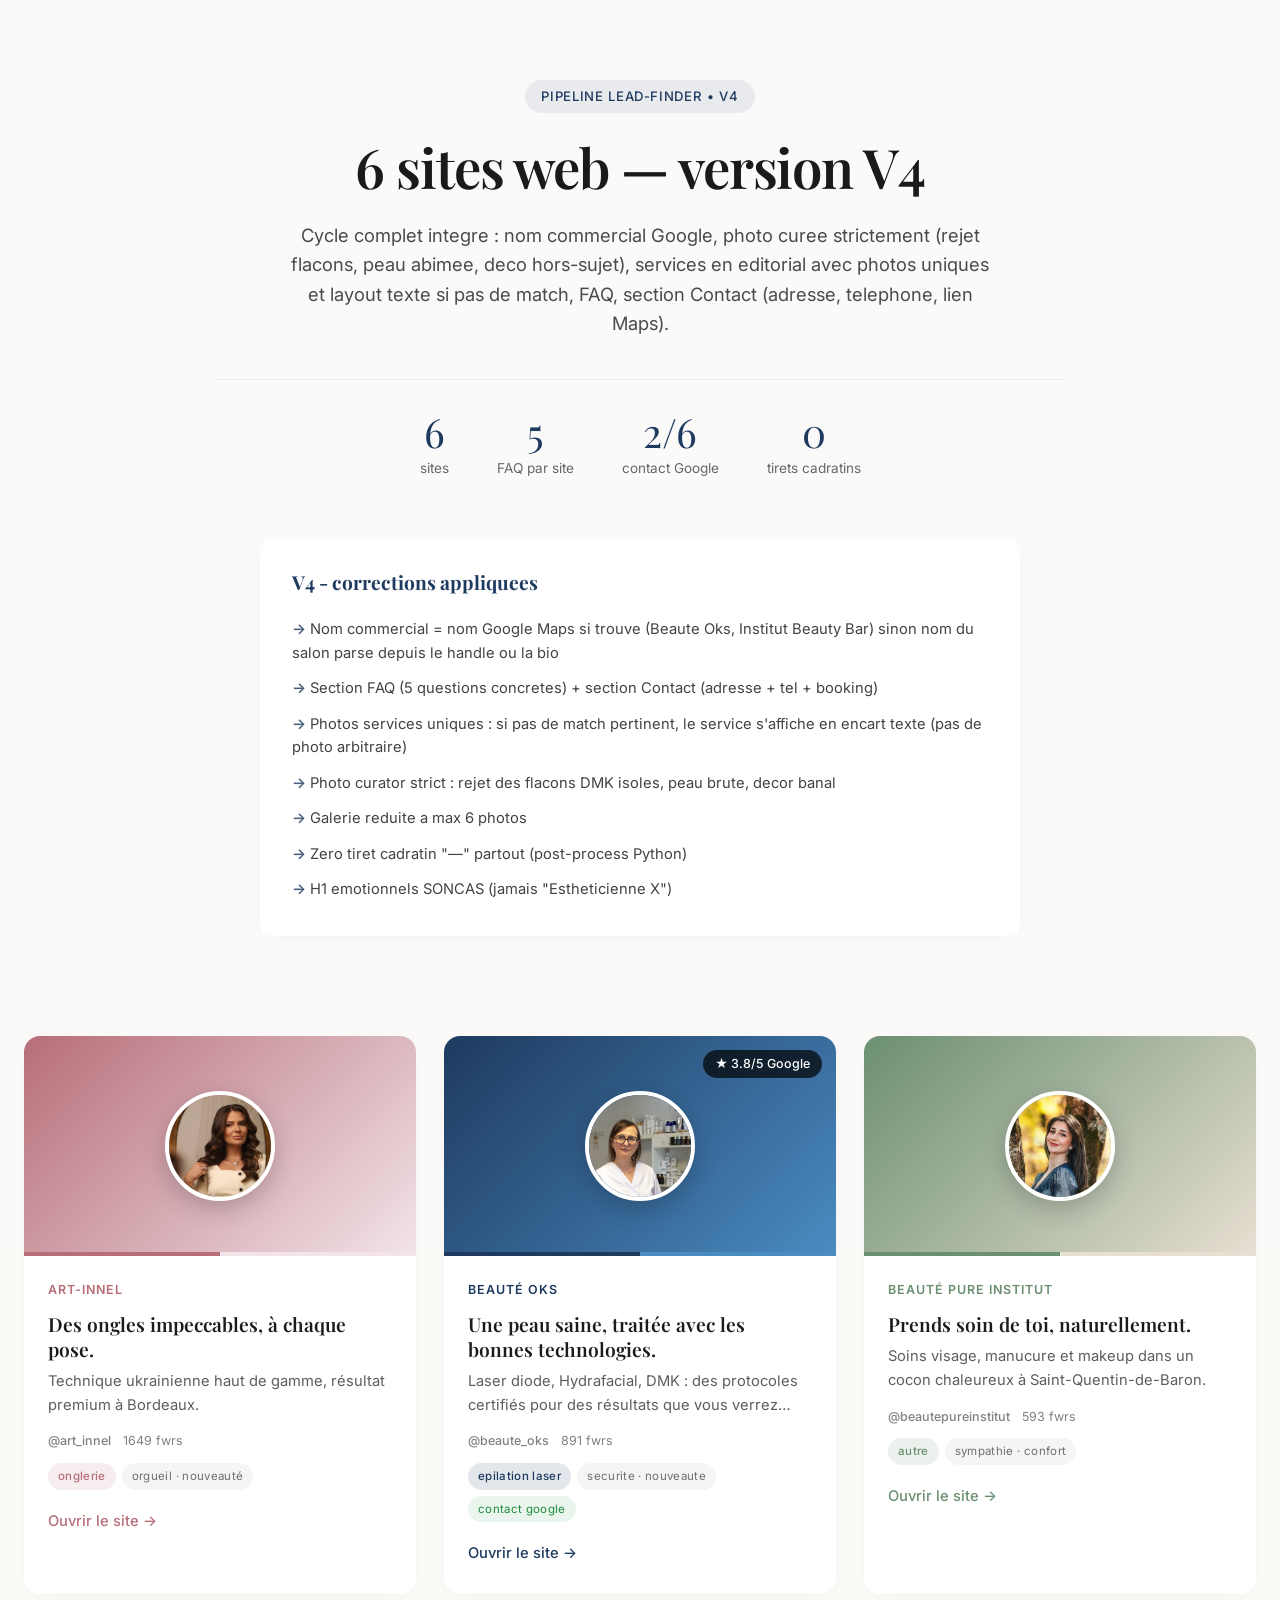
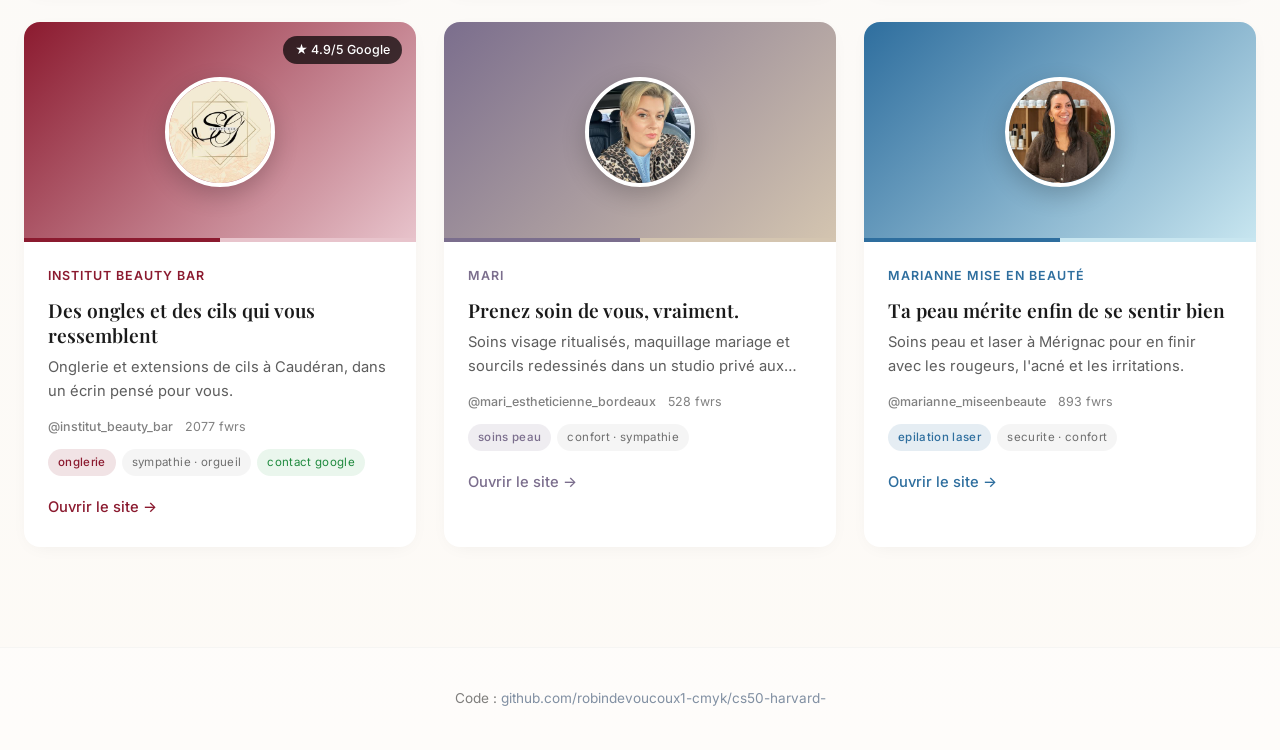
==== commit a9240403: "V4 : FAQ + Contact + photos curees strictement + Nelly fix Refonte majeure suite a la revue detaille" ====
--- a/docs/index.html
+++ b/docs/index.html
@@ -3,7 +3,7 @@
 <head>
 <meta charset="utf-8">
 <meta name="viewport" content="width=device-width, initial-scale=1">
-<title>6 sites generes - Pipeline lead-finder v3</title>
+<title>6 sites generes - V4</title>
 <link rel="preconnect" href="https://fonts.googleapis.com">
 <link href="https://fonts.googleapis.com/css2?family=Playfair+Display:wght@500;600;700&family=Inter:wght@300;400;500;600&display=swap" rel="stylesheet">
 <style>
@@ -30,8 +30,8 @@
 .palette-strip { position: absolute; bottom: 0; left: 0; right: 0; display: flex; height: 4px; }
 .palette-strip span { flex: 1; }
 .card-body { padding: 24px 24px 28px; }
-.meta { font-size: 0.78rem; color: var(--accent); opacity: 1; font-weight: 500; letter-spacing: 0.08em; text-transform: uppercase; margin-bottom: 12px; }
-.meta2 { font-size: 0.78rem; opacity: 0.55; margin: 14px 0 12px; display: flex; gap: 8px; }
+.brand-name { font-size: 0.78rem; color: var(--accent); font-weight: 600; letter-spacing: 0.08em; text-transform: uppercase; margin-bottom: 12px; }
+.meta2 { font-size: 0.78rem; opacity: 0.55; margin: 14px 0 12px; display: flex; gap: 12px; }
 .meta2 .handle { font-weight: 500; }
 .card h3 { font-family: 'Playfair Display', serif; font-size: 1.2rem; font-weight: 600; line-height: 1.3; margin-bottom: 8px; }
 .tagline { font-size: 0.92rem; opacity: 0.7; display: -webkit-box; -webkit-line-clamp: 2; -webkit-box-orient: vertical; overflow: hidden; }
@@ -39,6 +39,7 @@
 .tag { font-size: 0.72rem; padding: 4px 10px; border-radius: 100px; letter-spacing: 0.03em; text-transform: lowercase; }
 .tag-sous { background: color-mix(in srgb, var(--accent) 12%, transparent); color: var(--accent); font-weight: 500; }
 .tag-soncas { background: rgba(0,0,0,0.04); color: rgba(0,0,0,0.55); }
+.tag-contact { background: rgba(52, 168, 83, 0.1); color: #1f8a3e; }
 .cta { display: inline-block; font-size: 0.92rem; color: var(--accent); font-weight: 500; }
 footer { text-align: center; padding: 40px 24px; font-size: 0.85rem; opacity: 0.55; border-top: 1px solid rgba(0,0,0,0.05); background: white; }
 footer a { color: #1E3A5F; text-decoration: none; }
@@ -47,48 +48,50 @@
 <body>
 
 <header class="hero">
-  <span class="tag-top">Pipeline lead-finder • v3</span>
-  <h1>6 sites web — noms commerciaux, palettes et photos personnalises</h1>
-  <p class="lead">Chaque site a un sous-metier auto-detecte, une palette propre au sous-metier, une copy SONCAS-teintee, des services en editorial alterne avec une photo specifique par service, et un nom commercial propre (jamais un titre descriptif metier).</p>
+  <span class="tag-top">Pipeline lead-finder • v4</span>
+  <h1>6 sites web — version V4</h1>
+  <p class="lead">Cycle complet integre : nom commercial Google, photo curee strictement (rejet flacons, peau abimee, deco hors-sujet), services en editorial avec photos uniques et layout texte si pas de match, FAQ, section Contact (adresse, telephone, lien Maps).</p>
   <div class="stats">
-    <div class="stat"><span class="num">6</span><span class="label">sites generes</span></div>
-    <div class="stat"><span class="num">4</span><span class="label">sous-metiers</span></div>
-    <div class="stat"><span class="num">$0.11</span><span class="label">cout par site</span></div>
-    <div class="stat"><span class="num">100%</span><span class="label">mobile friendly</span></div>
+    <div class="stat"><span class="num">6</span><span class="label">sites</span></div>
+    <div class="stat"><span class="num">5</span><span class="label">FAQ par site</span></div>
+    <div class="stat"><span class="num">2/6</span><span class="label">contact Google</span></div>
+    <div class="stat"><span class="num">0</span><span class="label">tirets cadratins</span></div>
   </div>
 </header>
 
 <div class="changelog">
-  <h3>Corrections v3</h3>
+  <h3>V4 - corrections appliquees</h3>
   <ul>
-    <li>Nom commercial : extrait proprement (Beauté OKS, Marianne, Nelly) au lieu de copier "Esthéticienne Bordeaux diplômée, certifié"</li>
-    <li>Photo par service : Claude mappe chaque service a la photo la plus pertinente de la galerie</li>
-    <li>Mobile fix : header logo ellipsis + bouton court "Reserver" + photos services pleine largeur</li>
-    <li>H1 generique INTERDIT : exit "Estheticienne Bordeaux", place a des promesses emotionnelles SONCAS</li>
+    <li>Nom commercial = nom Google Maps si trouve (Beaute Oks, Institut Beauty Bar) sinon nom du salon parse depuis le handle ou la bio</li>
+    <li>Section FAQ (5 questions concretes) + section Contact (adresse + tel + booking)</li>
+    <li>Photos services uniques : si pas de match pertinent, le service s'affiche en encart texte (pas de photo arbitraire)</li>
+    <li>Photo curator strict : rejet des flacons DMK isoles, peau brute, decor banal</li>
+    <li>Galerie reduite a max 6 photos</li>
+    <li>Zero tiret cadratin "—" partout (post-process Python)</li>
+    <li>H1 emotionnels SONCAS (jamais "Estheticienne X")</li>
   </ul>
 </div>
 
 <main class="grid">
 
-    <a class="card" href="art-innel/" style="--accent: #C2185B; --accent2: #F8BBD0;">
+    <a class="card" href="art-innel/" style="--accent: #B76E79; --accent2: #F2E4E8;">
       <div class="thumb">
         <img src="art-innel/assets/profil.jpg" alt="ART-INNEL">
-        <div class="palette-strip"><span style="background:#C2185B"></span><span style="background:#F8BBD0"></span></div>
-        
-      </div>
-      <div class="card-body">
-        <div class="meta">
-          <span class="brand-name">ART-INNEL</span>
-        </div>
-        <h3>Des ongles qui en disent long sur vous.</h3>
-        <p class="tagline">Technique ukrainienne haut de gamme — résultat impeccable à chaque pose.</p>
+        <div class="palette-strip"><span style="background:#B76E79"></span><span style="background:#F2E4E8"></span></div>
+        
+      </div>
+      <div class="card-body">
+        <div class="brand-name">ART-INNEL</div>
+        <h3>Des ongles impeccables, à chaque pose.</h3>
+        <p class="tagline">Technique ukrainienne haut de gamme, résultat premium à Bordeaux.</p>
         <div class="meta2">
           <span class="handle">@art_innel</span>
-          <span class="followers">1649 followers</span>
+          <span class="followers">1649 fwrs</span>
         </div>
         <div class="tags">
           <span class="tag tag-sous">onglerie</span>
-          <span class="tag tag-soncas">Orgueil · Sympathie</span>
+          <span class="tag tag-soncas">Orgueil · Nouveauté</span>
+          
         </div>
         <span class="cta">Ouvrir le site →</span>
       </div>
@@ -96,119 +99,114 @@
 
     <a class="card" href="beaute-oks/" style="--accent: #1E3A5F; --accent2: #4A8BC2;">
       <div class="thumb">
-        <img src="beaute-oks/assets/profil.jpg" alt="Beauté OKS">
+        <img src="beaute-oks/assets/profil.jpg" alt="Beauté Oks">
         <div class="palette-strip"><span style="background:#1E3A5F"></span><span style="background:#4A8BC2"></span></div>
-        
-      </div>
-      <div class="card-body">
-        <div class="meta">
-          <span class="brand-name">Beauté OKS</span>
-        </div>
-        <h3>Des résultats visibles. Un protocole maîtrisé.</h3>
-        <p class="tagline">Épilation laser, soins avancés et traitements certifiés — à Bordeaux.</p>
+        <span class="note-badge">★ 3.8/5 Google</span>
+      </div>
+      <div class="card-body">
+        <div class="brand-name">Beauté Oks</div>
+        <h3>Une peau saine, traitée avec les bonnes technologies.</h3>
+        <p class="tagline">Laser diode, Hydrafacial, DMK : des protocoles certifiés pour des résultats que vous verrez vraiment.</p>
         <div class="meta2">
           <span class="handle">@beaute_oks</span>
-          <span class="followers">891 followers</span>
+          <span class="followers">891 fwrs</span>
         </div>
         <div class="tags">
           <span class="tag tag-sous">epilation laser</span>
           <span class="tag tag-soncas">Securite · Nouveaute</span>
-        </div>
-        <span class="cta">Ouvrir le site →</span>
-      </div>
-    </a>
-
-    <a class="card" href="beautepureinstitut/" style="--accent: #7A9E7E; --accent2: #E8C9A0;">
-      <div class="thumb">
-        <img src="beautepureinstitut/assets/profil.jpg" alt="Nelly">
-        <div class="palette-strip"><span style="background:#7A9E7E"></span><span style="background:#E8C9A0"></span></div>
-        
-      </div>
-      <div class="card-body">
-        <div class="meta">
-          <span class="brand-name">Nelly</span>
-        </div>
-        <h3>Prenez soin de vous, naturellement.</h3>
-        <p class="tagline">Soins visage Kobido, maquillage & beauté douce — dans un cocon rien que pour vous.</p>
+          <span class="tag tag-contact">contact Google</span>
+        </div>
+        <span class="cta">Ouvrir le site →</span>
+      </div>
+    </a>
+
+    <a class="card" href="beautepureinstitut/" style="--accent: #6B8F71; --accent2: #E8DFD3;">
+      <div class="thumb">
+        <img src="beautepureinstitut/assets/profil.jpg" alt="Beauté Pure Institut">
+        <div class="palette-strip"><span style="background:#6B8F71"></span><span style="background:#E8DFD3"></span></div>
+        
+      </div>
+      <div class="card-body">
+        <div class="brand-name">Beauté Pure Institut</div>
+        <h3>Prends soin de toi, naturellement.</h3>
+        <p class="tagline">Soins visage, manucure et makeup dans un cocon chaleureux à Saint-Quentin-de-Baron.</p>
         <div class="meta2">
           <span class="handle">@beautepureinstitut</span>
-          <span class="followers">593 followers</span>
+          <span class="followers">593 fwrs</span>
+        </div>
+        <div class="tags">
+          <span class="tag tag-sous">autre</span>
+          <span class="tag tag-soncas">Sympathie · Confort</span>
+          
+        </div>
+        <span class="cta">Ouvrir le site →</span>
+      </div>
+    </a>
+
+    <a class="card" href="institut-beauty-bar/" style="--accent: #8B1A2F; --accent2: #E8C4CC;">
+      <div class="thumb">
+        <img src="institut-beauty-bar/assets/profil.jpg" alt="Institut Beauty Bar">
+        <div class="palette-strip"><span style="background:#8B1A2F"></span><span style="background:#E8C4CC"></span></div>
+        <span class="note-badge">★ 4.9/5 Google</span>
+      </div>
+      <div class="card-body">
+        <div class="brand-name">Institut Beauty Bar</div>
+        <h3>Des ongles et des cils qui vous ressemblent</h3>
+        <p class="tagline">Onglerie et extensions de cils à Caudéran, dans un écrin pensé pour vous.</p>
+        <div class="meta2">
+          <span class="handle">@institut_beauty_bar</span>
+          <span class="followers">2077 fwrs</span>
+        </div>
+        <div class="tags">
+          <span class="tag tag-sous">onglerie</span>
+          <span class="tag tag-soncas">Sympathie · Orgueil</span>
+          <span class="tag tag-contact">contact Google</span>
+        </div>
+        <span class="cta">Ouvrir le site →</span>
+      </div>
+    </a>
+
+    <a class="card" href="mari-estheticienne-bordeaux/" style="--accent: #7B6E8D; --accent2: #D4C5B0;">
+      <div class="thumb">
+        <img src="mari-estheticienne-bordeaux/assets/profil.jpg" alt="Mari">
+        <div class="palette-strip"><span style="background:#7B6E8D"></span><span style="background:#D4C5B0"></span></div>
+        
+      </div>
+      <div class="card-body">
+        <div class="brand-name">Mari</div>
+        <h3>Prenez soin de vous, vraiment.</h3>
+        <p class="tagline">Soins visage ritualisés, maquillage mariage et sourcils redessinés dans un studio privé aux Chartrons.</p>
+        <div class="meta2">
+          <span class="handle">@mari_estheticienne_bordeaux</span>
+          <span class="followers">528 fwrs</span>
         </div>
         <div class="tags">
           <span class="tag tag-sous">soins peau</span>
           <span class="tag tag-soncas">Confort · Sympathie</span>
-        </div>
-        <span class="cta">Ouvrir le site →</span>
-      </div>
-    </a>
-
-    <a class="card" href="institut-beauty-bar/" style="--accent: #8B1A2F; --accent2: #E8C4C0;">
-      <div class="thumb">
-        <img src="institut-beauty-bar/assets/profil.jpg" alt="Institut Beauty Bar">
-        <div class="palette-strip"><span style="background:#8B1A2F"></span><span style="background:#E8C4C0"></span></div>
-        <span class="note-badge">★ 4.9/5 Google</span>
-      </div>
-      <div class="card-body">
-        <div class="meta">
-          <span class="brand-name">Institut Beauty Bar</span>
-        </div>
-        <h3>Des mains et des cils qui vous ressemblent.</h3>
-        <p class="tagline">Onglerie, extensions de cils et soins — votre cocon beauté à Caudéran.</p>
-        <div class="meta2">
-          <span class="handle">@institut_beauty_bar</span>
-          <span class="followers">2077 followers</span>
-        </div>
-        <div class="tags">
-          <span class="tag tag-sous">onglerie</span>
-          <span class="tag tag-soncas">Sympathie · Orgueil</span>
-        </div>
-        <span class="cta">Ouvrir le site →</span>
-      </div>
-    </a>
-
-    <a class="card" href="mari-estheticienne-bordeaux/" style="--accent: #8B7355; --accent2: #D4C4A8;">
-      <div class="thumb">
-        <img src="mari-estheticienne-bordeaux/assets/profil.jpg" alt="Mari">
-        <div class="palette-strip"><span style="background:#8B7355"></span><span style="background:#D4C4A8"></span></div>
-        
-      </div>
-      <div class="card-body">
-        <div class="meta">
-          <span class="brand-name">Mari</span>
-        </div>
-        <h3>Votre peau mérite un rituel, pas une routine.</h3>
-        <p class="tagline">Soins visage avec massage manuel approfondi · Studio privé aux Chartrons, Bordeaux.</p>
-        <div class="meta2">
-          <span class="handle">@mari_estheticienne_bordeaux</span>
-          <span class="followers">528 followers</span>
-        </div>
-        <div class="tags">
-          <span class="tag tag-sous">soins peau</span>
-          <span class="tag tag-soncas">Confort · Sympathie</span>
-        </div>
-        <span class="cta">Ouvrir le site →</span>
-      </div>
-    </a>
-
-    <a class="card" href="marianne-miseenbeaute/" style="--accent: #1E3A5F; --accent2: #4A8BC2;">
-      <div class="thumb">
-        <img src="marianne-miseenbeaute/assets/profil.jpg" alt="Marianne">
-        <div class="palette-strip"><span style="background:#1E3A5F"></span><span style="background:#4A8BC2"></span></div>
-        
-      </div>
-      <div class="card-body">
-        <div class="meta">
-          <span class="brand-name">Marianne</span>
-        </div>
-        <h3>Et si ta peau devenait enfin ta force ?</h3>
-        <p class="tagline">Spécialiste laser et soins peau à Bordeaux — fini les compromis, place aux résultats.</p>
+          
+        </div>
+        <span class="cta">Ouvrir le site →</span>
+      </div>
+    </a>
+
+    <a class="card" href="marianne-miseenbeaute/" style="--accent: #2E6E9E; --accent2: #C8E6F0;">
+      <div class="thumb">
+        <img src="marianne-miseenbeaute/assets/profil.jpg" alt="Marianne Mise en Beauté">
+        <div class="palette-strip"><span style="background:#2E6E9E"></span><span style="background:#C8E6F0"></span></div>
+        
+      </div>
+      <div class="card-body">
+        <div class="brand-name">Marianne Mise en Beauté</div>
+        <h3>Ta peau mérite enfin de se sentir bien</h3>
+        <p class="tagline">Soins peau et laser à Mérignac pour en finir avec les rougeurs, l'acné et les irritations.</p>
         <div class="meta2">
           <span class="handle">@marianne_miseenbeaute</span>
-          <span class="followers">893 followers</span>
+          <span class="followers">893 fwrs</span>
         </div>
         <div class="tags">
           <span class="tag tag-sous">epilation laser</span>
-          <span class="tag tag-soncas">Securite · Nouveaute</span>
+          <span class="tag tag-soncas">Securite · Confort</span>
+          
         </div>
         <span class="cta">Ouvrir le site →</span>
       </div>
@@ -216,7 +214,7 @@
 
 </main>
 
-<footer>Code source : <a href="https://github.com/robindevoucoux1-cmyk/cs50-harvard-/tree/claude/lead-finder-tool-YijRs">github.com/robindevoucoux1-cmyk/cs50-harvard-</a></footer>
+<footer>Code : <a href="https://github.com/robindevoucoux1-cmyk/cs50-harvard-/tree/claude/lead-finder-tool-YijRs">github.com/robindevoucoux1-cmyk/cs50-harvard-</a></footer>
 
 </body>
 </html>
